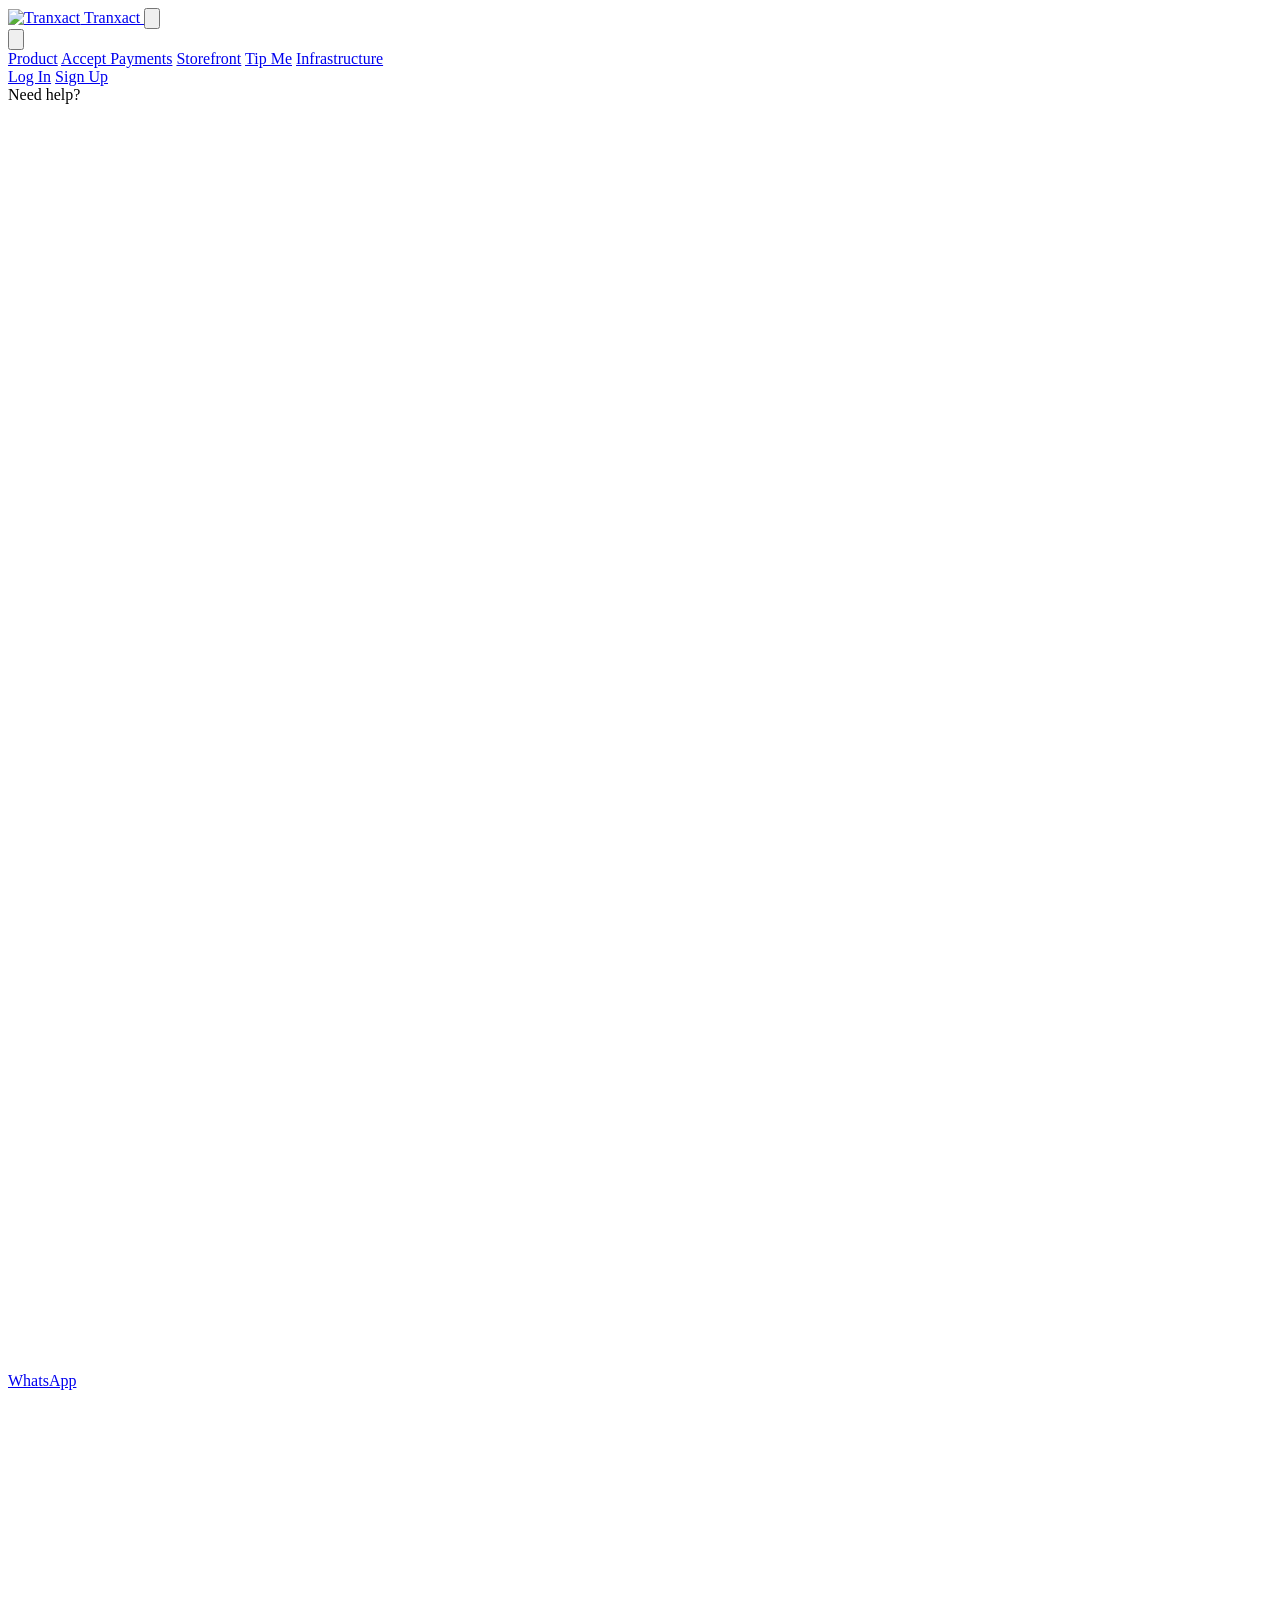
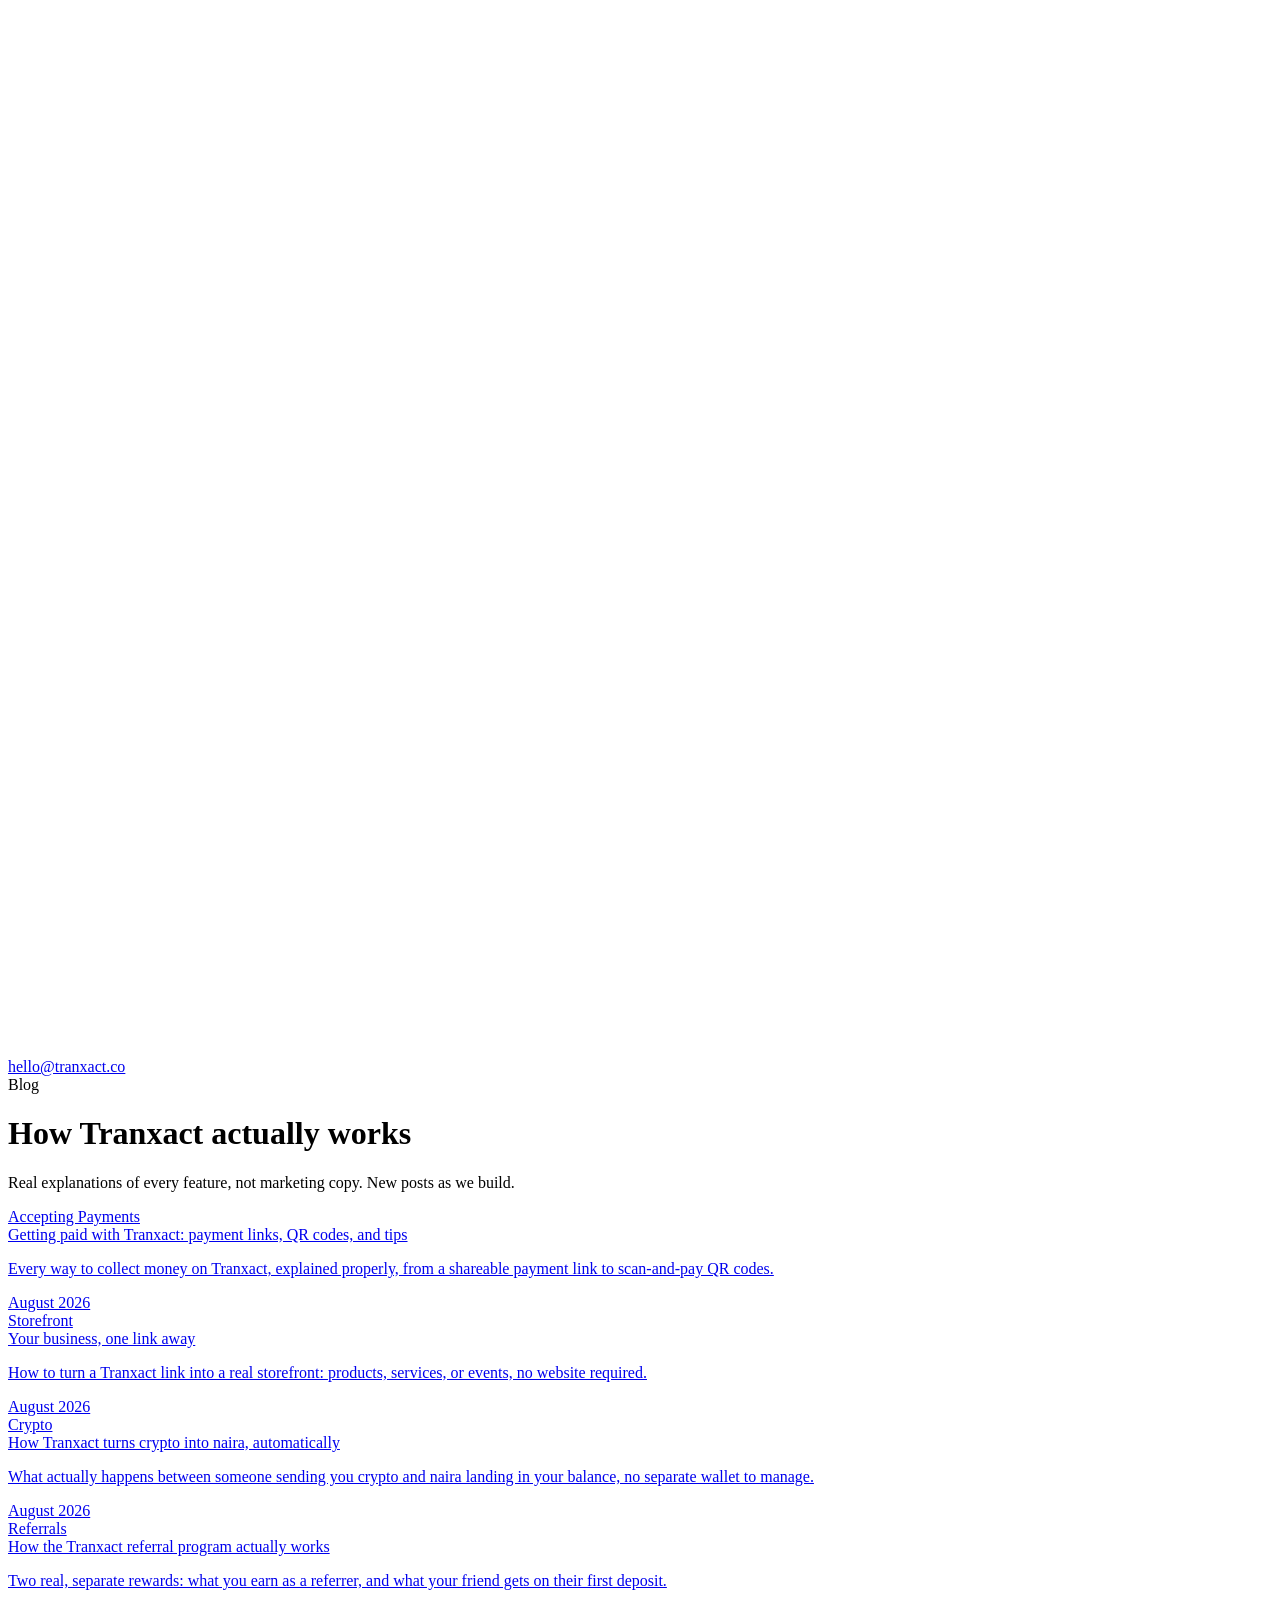
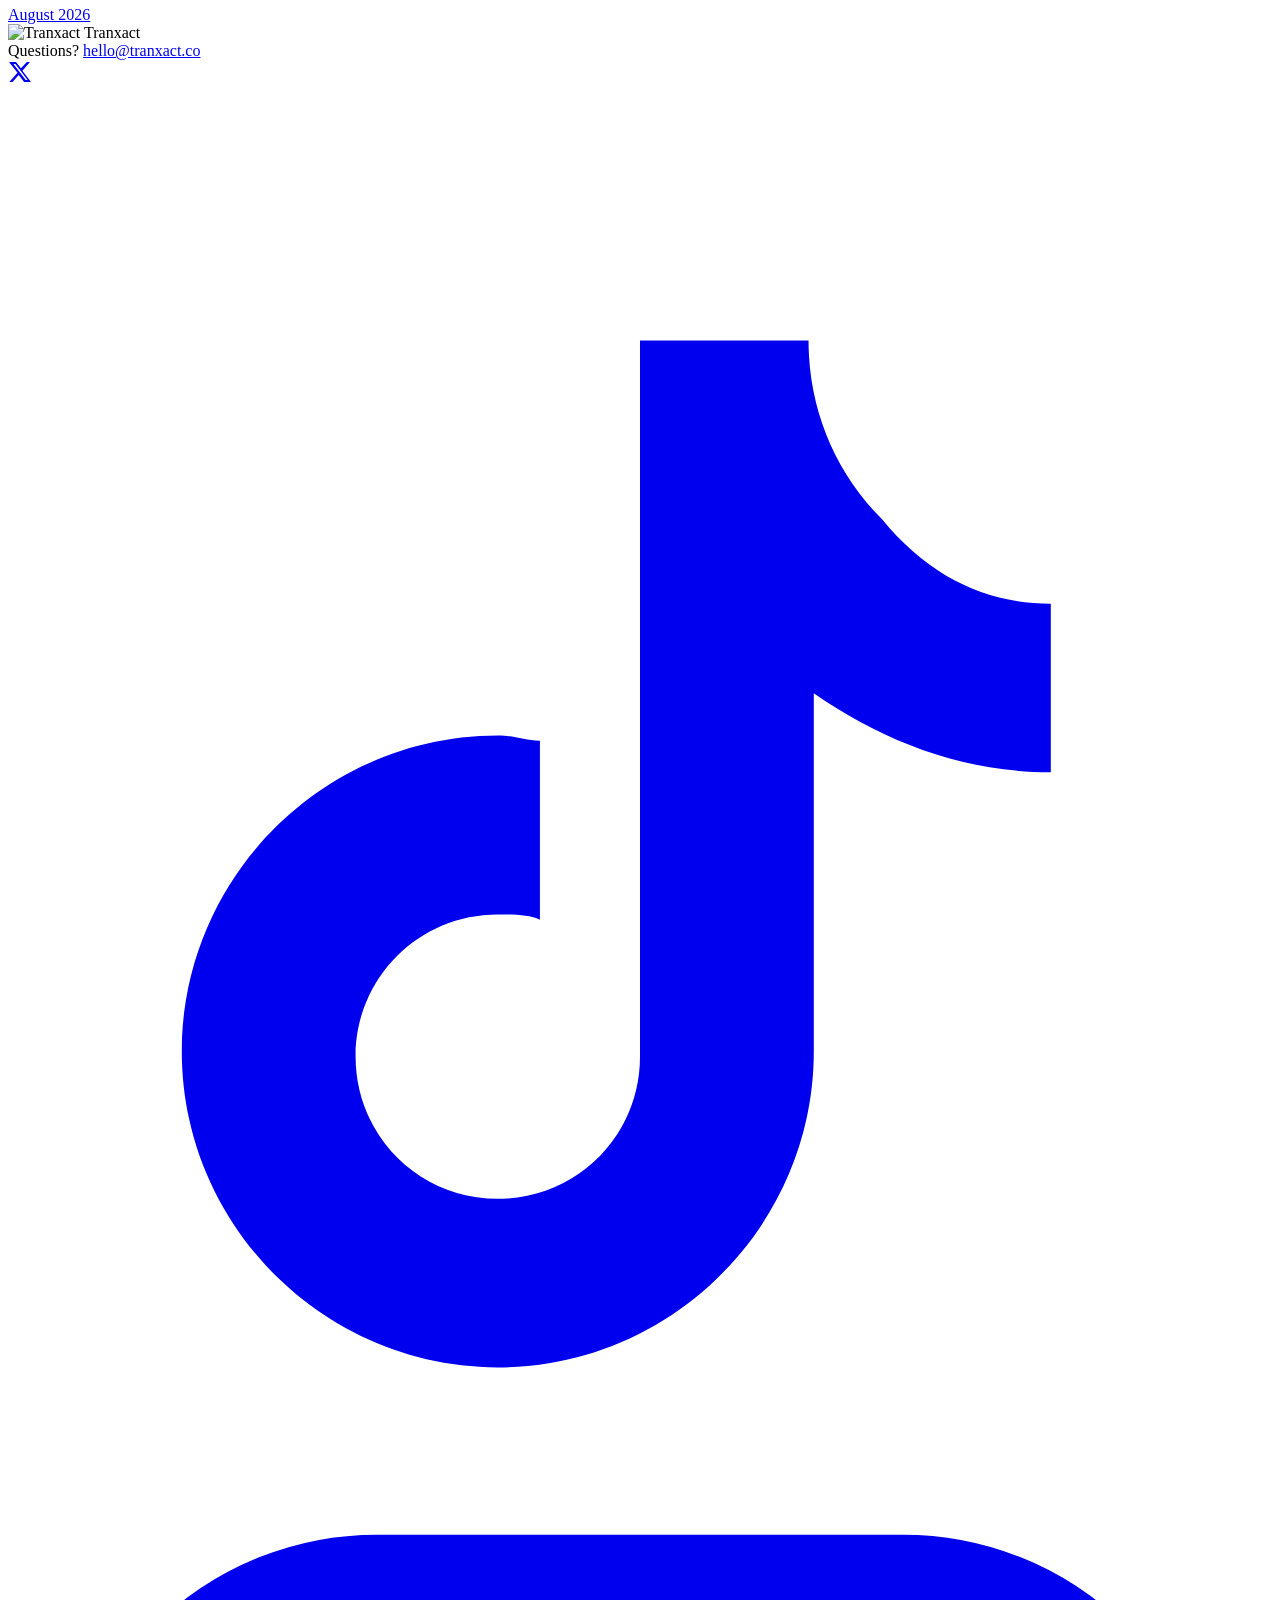
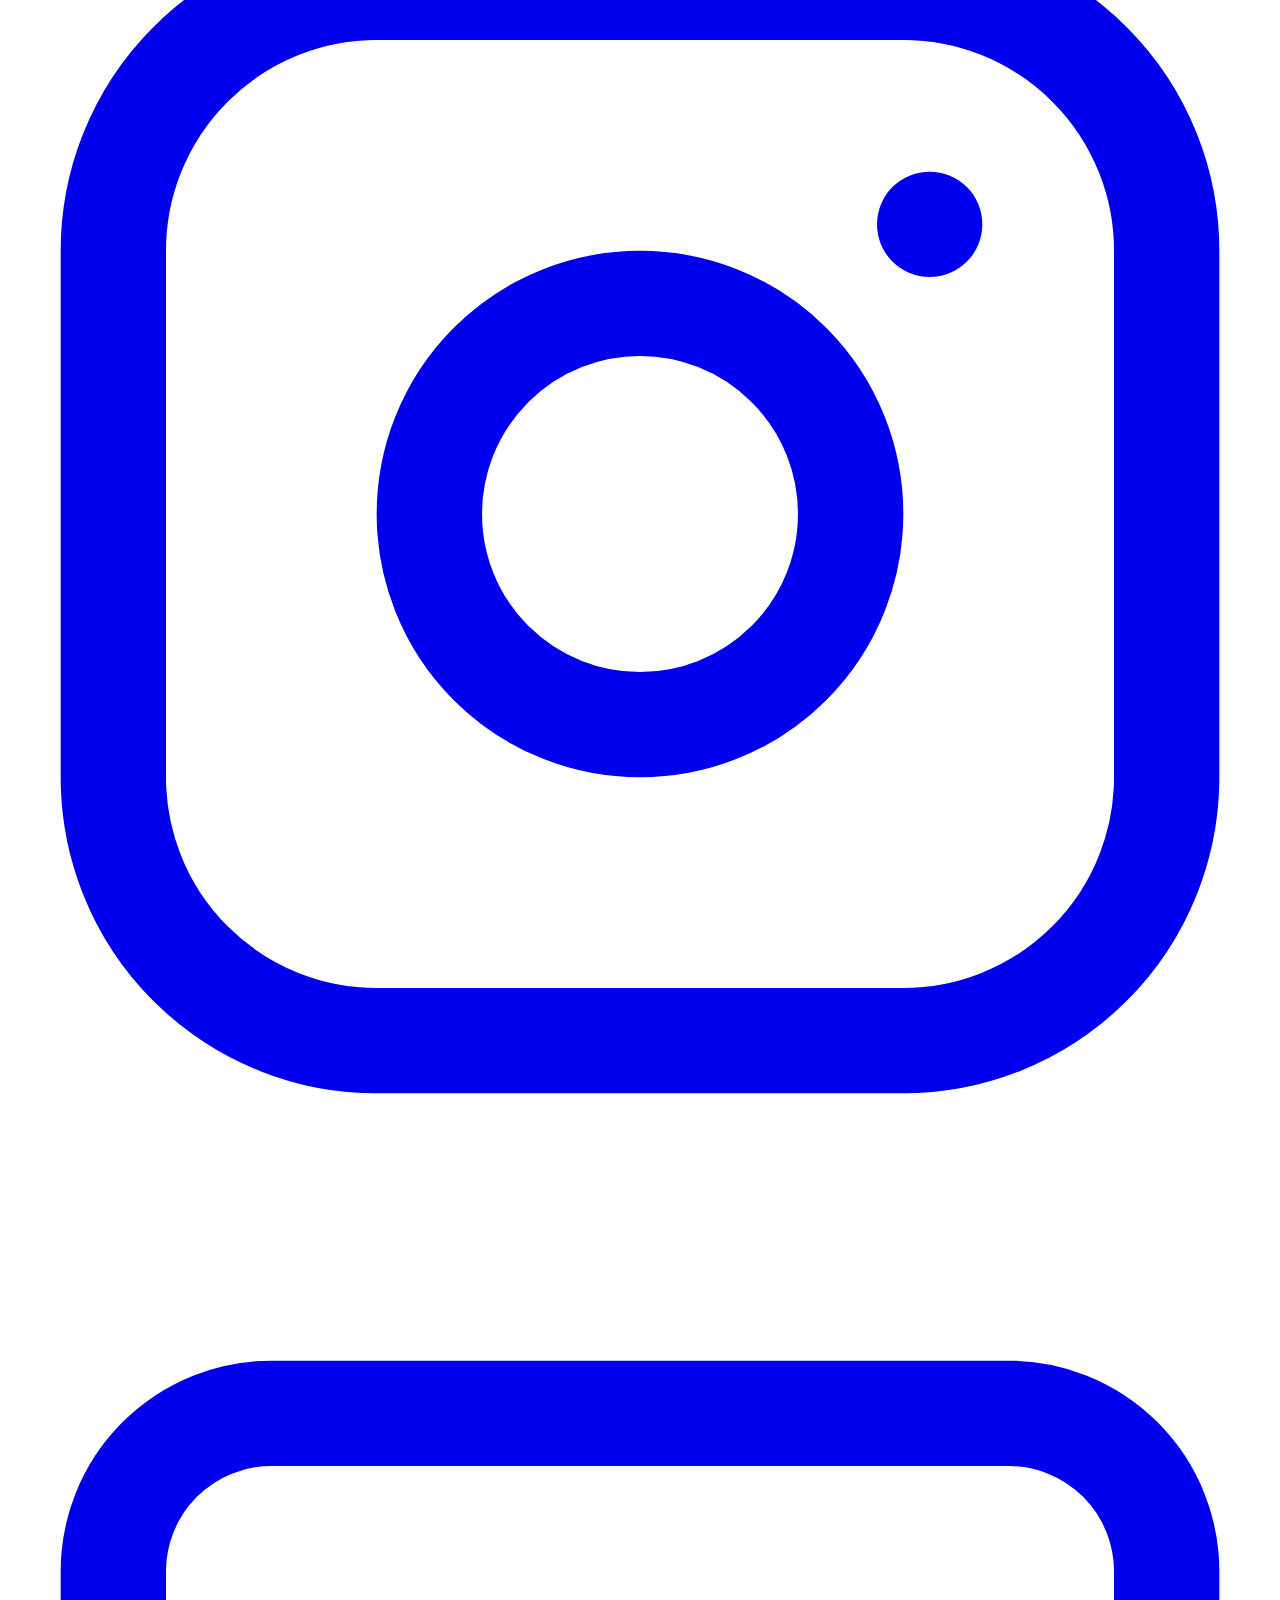
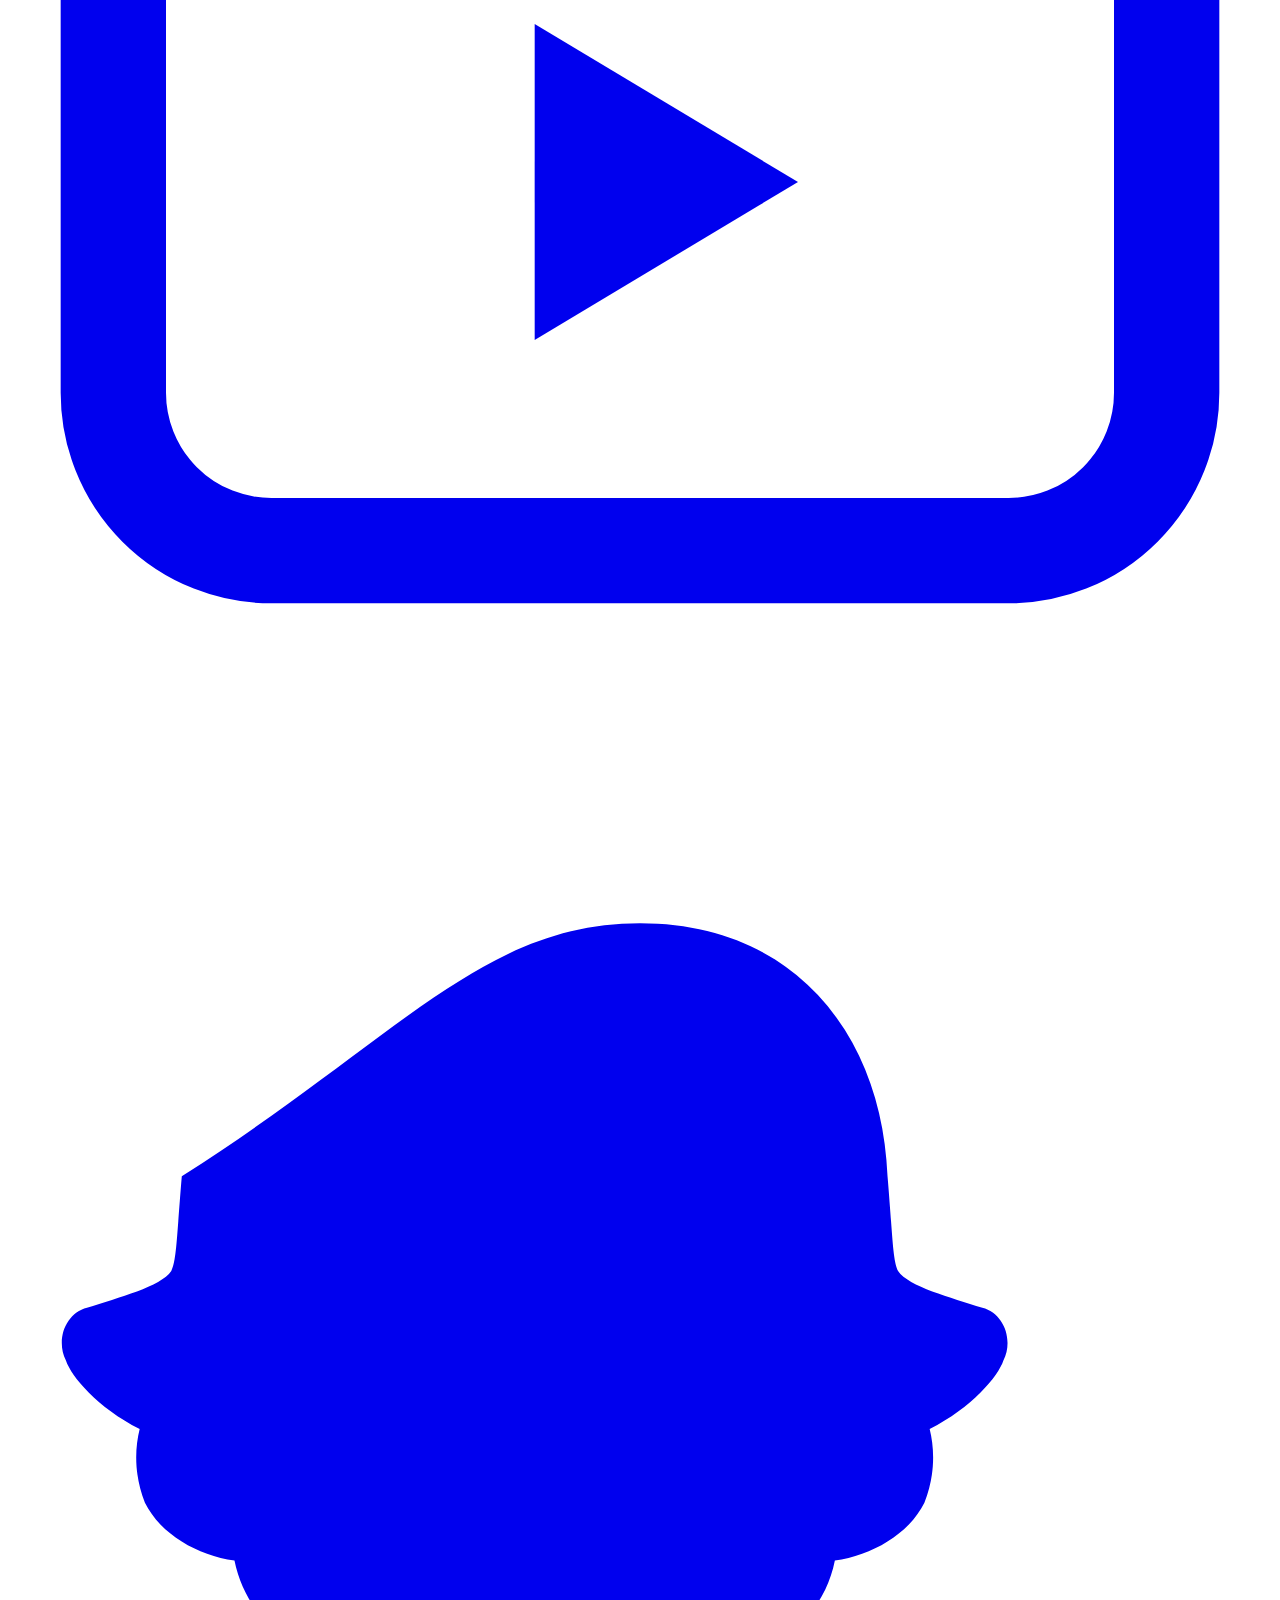
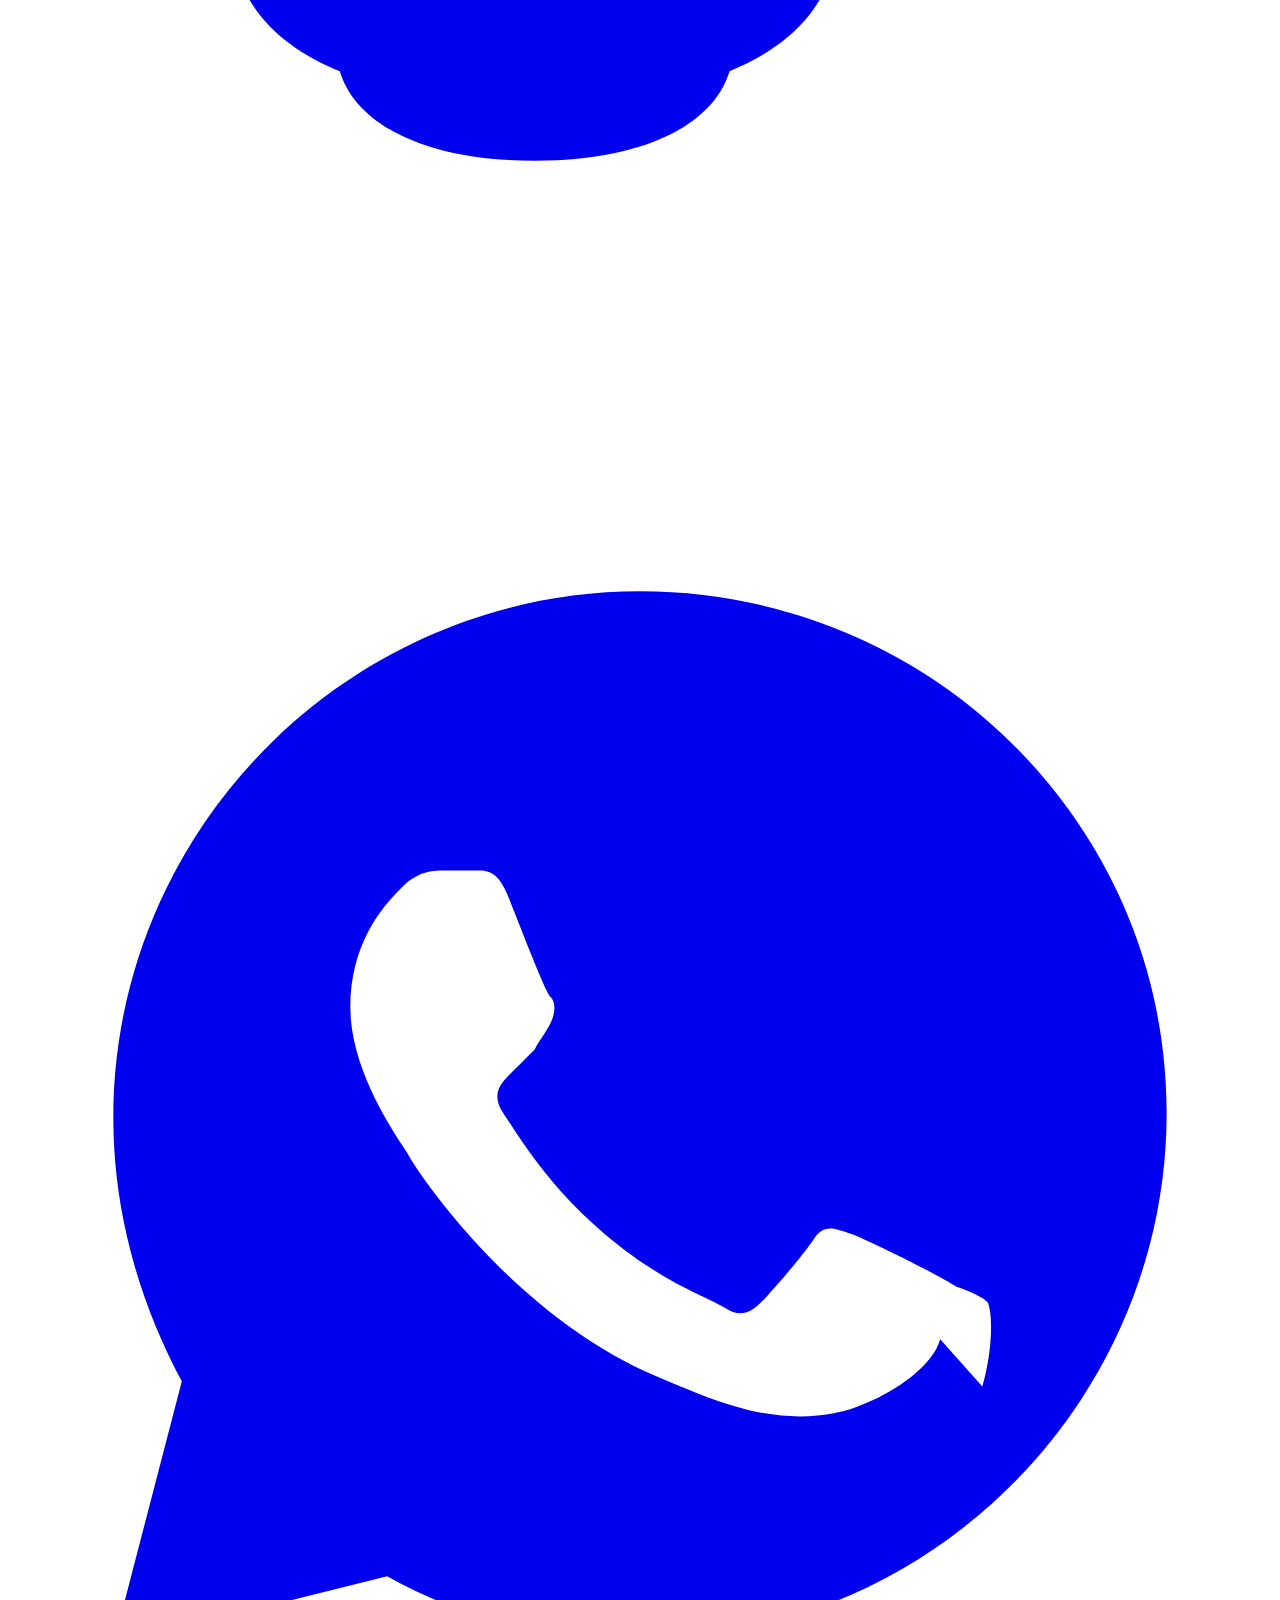
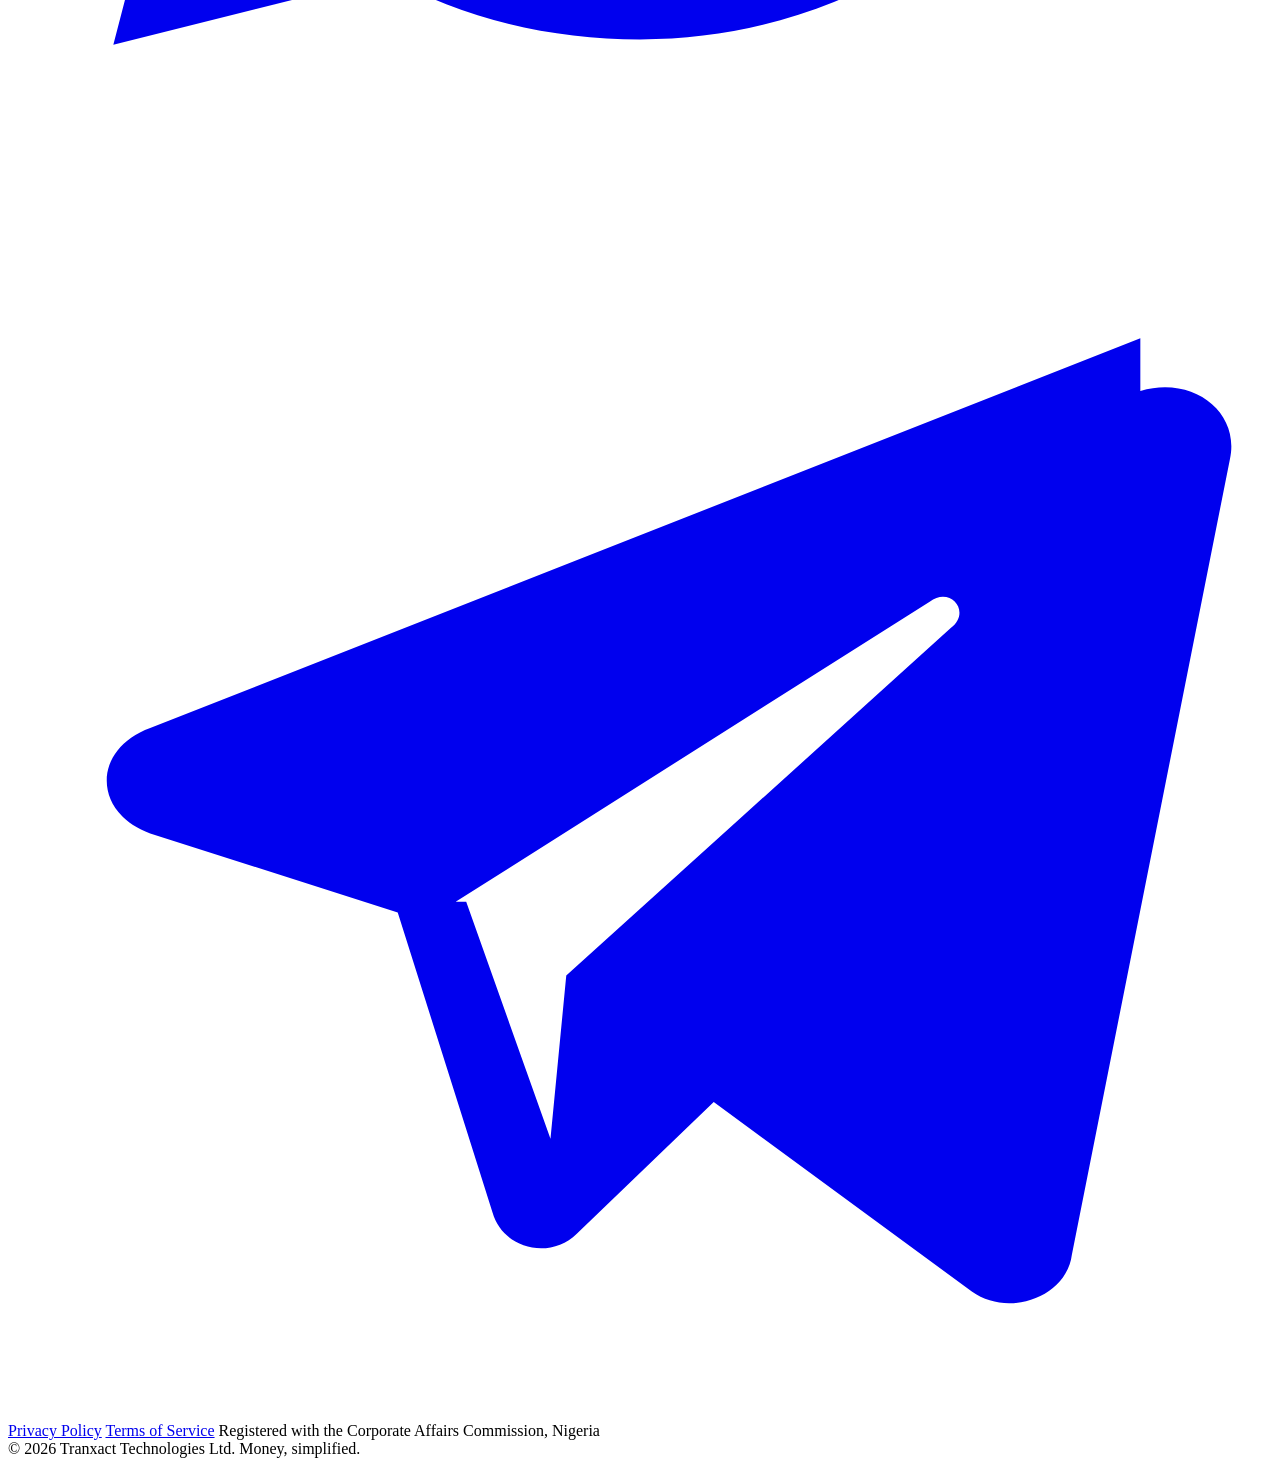
==== blog/index.html @ 54720e4a "Create index.html" ====
<!DOCTYPE html>
<html lang="en">
<head>
<meta charset="UTF-8">
<meta name="viewport" content="width=device-width, initial-scale=1.0">
<title>Blog: Tranxact</title>
<meta name="description" content="How Tranxact actually works: payment links, storefronts, crypto, and everything else, explained properly.">
<link rel="icon" href="../logo.png">
<link rel="stylesheet" href="blog.css">
</head>
<body>
<div class="glow glow-1"></div>
<div class="glow glow-2"></div>

<div class="nav-outer">
  <nav class="nav">
    <a href="https://tranxact.co" class="nav-brand">
      <img src="../logo.png" alt="Tranxact" style="width:22px;height:auto;">
      Tranxact
    </a>
    <button class="hamburger-btn" onclick="toggleNavMenu(true)" aria-label="Open menu">
      <svg viewBox="0 0 24 24" fill="none" stroke-width="2" stroke-linecap="round"><path d="M4 7h16M4 12h16M4 17h16"/></svg>
    </button>
  </nav>
</div>

<div class="nav-menu-overlay" id="navMenuOverlay" onclick="if(event.target===this) toggleNavMenu(false)">
  <div class="nav-menu-panel">
    <button class="nav-menu-close" onclick="toggleNavMenu(false)" aria-label="Close menu">
      <svg viewBox="0 0 24 24" fill="none" stroke-width="2" stroke-linecap="round"><path d="M18 6L6 18M6 6l12 12"/></svg>
    </button>
    <div class="nav-menu-links">
      <a href="https://tranxact.co/#crypto-convert" onclick="toggleNavMenu(false)">Product</a>
      <a href="https://tranxact.co/#pay-anywhere" onclick="toggleNavMenu(false)">Accept Payments</a>
      <a href="https://tranxact.co/#storefront" onclick="toggleNavMenu(false)">Storefront</a>
      <a href="https://app.tranxact.co" onclick="toggleNavMenu(false)">Tip Me</a>
      <a href="https://tranxact.co/#infrastructure" onclick="toggleNavMenu(false)">Infrastructure</a>
    </div>
    <div class="nav-menu-auth">
      <a href="https://app.tranxact.co" class="login">Log In</a>
      <a href="https://app.tranxact.co?signup=1" class="signup">Sign Up</a>
    </div>
    <div class="nav-menu-contact">
      <div class="nav-menu-contact-label">Need help?</div>
      <div class="nav-menu-contact-links">
        <a href="https://wa.me/2347058866702" target="_blank" rel="noopener">
          <svg viewBox="0 0 24 24" fill="none" stroke-width="2" stroke-linecap="round" stroke-linejoin="round"><path d="M21 11.5a8.38 8.38 0 0 1-.9 3.8 8.5 8.5 0 0 1-7.6 4.7 8.38 8.38 0 0 1-3.8-.9L3 21l1.9-5.7a8.38 8.38 0 0 1-.9-3.8 8.5 8.5 0 0 1 4.7-7.6 8.38 8.38 0 0 1 3.8-.9h.5a8.48 8.48 0 0 1 8 8v.5z"/></svg>
          WhatsApp
        </a>
        <a href="mailto:hello@tranxact.co">
          <svg viewBox="0 0 24 24" fill="none" stroke-width="2" stroke-linecap="round" stroke-linejoin="round"><rect x="2" y="4" width="20" height="16" rx="2"/><path d="m22 7-10 6L2 7"/></svg>
          hello@tranxact.co
        </a>
      </div>
    </div>
  </div>
</div>

<div class="blog-wrap">
  <div class="blog-header">
    <span class="blog-eyebrow">Blog</span>
    <h1 class="blog-title">How Tranxact actually works</h1>
    <p class="blog-sub">Real explanations of every feature, not marketing copy. New posts as we build.</p>
  </div>
  <div class="post-grid">
      <a href="getting-paid-with-tranxact.html" class="post-card">
        <div class="post-card-tag">Accepting Payments</div>
        <div class="post-card-title">Getting paid with Tranxact: payment links, QR codes, and tips</div>
        <p class="post-card-excerpt">Every way to collect money on Tranxact, explained properly, from a shareable payment link to scan-and-pay QR codes.</p>
        <div class="post-card-date">August 2026</div>
      </a>
      <a href="your-business-one-link-away.html" class="post-card">
        <div class="post-card-tag">Storefront</div>
        <div class="post-card-title">Your business, one link away</div>
        <p class="post-card-excerpt">How to turn a Tranxact link into a real storefront: products, services, or events, no website required.</p>
        <div class="post-card-date">August 2026</div>
      </a>
      <a href="crypto-to-naira.html" class="post-card">
        <div class="post-card-tag">Crypto</div>
        <div class="post-card-title">How Tranxact turns crypto into naira, automatically</div>
        <p class="post-card-excerpt">What actually happens between someone sending you crypto and naira landing in your balance, no separate wallet to manage.</p>
        <div class="post-card-date">August 2026</div>
      </a>
      <a href="referral-program.html" class="post-card">
        <div class="post-card-tag">Referrals</div>
        <div class="post-card-title">How the Tranxact referral program actually works</div>
        <p class="post-card-excerpt">Two real, separate rewards: what you earn as a referrer, and what your friend gets on their first deposit.</p>
        <div class="post-card-date">August 2026</div>
      </a>
  </div>
</div>

<footer>
  <div class="wrap">
    <div class="footer-inner">
      <div>
        <div class="footer-brand">
          <img src="../logo.png" alt="Tranxact" style="width:18px;height:auto;">
          Tranxact
        </div>
        <div class="footer-contact">Questions? <a href="mailto:hello@tranxact.co">hello@tranxact.co</a></div>
      </div>
      <div class="footer-socials">
        <a href="https://x.com/tranxactng" target="_blank" rel="noopener" aria-label="X"><svg viewBox="0 24 24" fill="currentColor" stroke="none"><path d="M18.9 2H22l-7.6 8.7L23 22h-6.9l-5.4-6.9L4.5 22H1.3l8.2-9.3L1 2h7l4.9 6.3L18.9 2zm-1.2 18h1.9L7.4 4H5.4l12.3 16z"/></svg></a>
        <a href="https://tiktok.com/@tranxact" target="_blank" rel="noopener" aria-label="TikTok"><svg viewBox="0 0 24 24" fill="currentColor" stroke="none"><path d="M16.6 5.8c-.9-.9-1.4-2.1-1.4-3.4h-3.2v13.6c0 1.5-1.2 2.7-2.7 2.7s-2.7-1.2-2.7-2.7 1.2-2.7 2.7-2.7c.3 0 .6 0 .8.1V10c-.3 0-.5-.1-.8-.1-3.3 0-6 2.7-6 6s2.7 6 6 6 6-2.7 6-6V9.1c1.3.9 2.8 1.5 4.5 1.5V7.4c-1.2 0-2.3-.5-3.2-1.6z"/></svg></a>
        <a href="https://instagram.com/tranxact" target="_blank" rel="noopener" aria-label="Instagram"><svg viewBox="0 0 24 24" fill="none" stroke="currentColor" stroke-width="2" stroke-linecap="round" stroke-linejoin="round"><rect x="2" y="2" width="20" height="20" rx="5"/><circle cx="12" cy="12" r="4"/><circle cx="17.5" cy="6.5" r="1" fill="currentColor" stroke="none"/></svg></a>
        <a href="https://youtube.com/@tranxact" target="_blank" rel="noopener" aria-label="YouTube"><svg viewBox="0 0 24 24" fill="none" stroke="currentColor" stroke-width="2" stroke-linecap="round" stroke-linejoin="round"><rect x="2" y="5" width="20" height="14" rx="3"/><polygon points="10 9 15 12 10 15 10 9" fill="currentColor" stroke="none"/></svg></a>
        <a href="https://snapchat.com/add/tranxact" target="_blank" rel="noopener" aria-label="Snapchat"><svg viewBox="0 0 24 24" fill="currentColor" stroke="none"><path d="M12 2c3 0 4.6 2.2 4.7 4.8.1 1.2.1 1.6.2 1.8.2.3 1 .5 1.6.7.4.1.6.6.4 1-.1.3-.6.9-1.4 1.3.1.4.1.9-.1 1.4-.3.6-1 1-1.7 1.1-.2 1-1 1.7-2 2.1-.3 1-1.6 1.7-3.7 1.7s-3.4-.7-3.7-1.7c-1-.4-1.8-1.1-2-2.1-.7-.1-1.4-.5-1.7-1.1-.2-.5-.2-1-.1-1.4-.8-.4-1.3-1-1.4-1.3-.2-.4 0-.9.4-1 .6-.2 1.4-.4 1.6-.7.1-.2.1-.6.2-1.8C7.4 4.2 9 2 12 2z"/></svg></a>
        <a href="https://wa.me/2347058866702" target="_blank" rel="noopener" aria-label="WhatsApp"><svg viewBox="0 0 24 24" fill="currentColor" stroke="none"><path d="M12 2C6.5 2 2 6.5 2 12c0 1.8.5 3.5 1.3 5L2 22l5.2-1.3c1.4.8 3.1 1.2 4.8 1.2 5.5 0 10-4.5 10-10S17.5 2 12 2zm5.7 14.2c-.2.7-1.4 1.3-2 1.4-.5.1-1.1.1-1.8-.1-.4-.1-.9-.3-1.6-.6-2.8-1.2-4.6-4-4.7-4.2-.1-.2-1.1-1.5-1.1-2.8s.7-2 1-2.3c.3-.3.6-.3.8-.3h.6c.2 0 .4 0 .6.5.2.5.7 1.8.8 1.9.1.1.1.3 0 .5-.1.2-.2.3-.3.5-.2.2-.3.3-.5.5-.2.2-.3.4-.1.7.2.3.8 1.3 1.7 2.1 1.2 1.1 2.2 1.4 2.5 1.6.3.2.5.1.7-.1.2-.2.8-.9 1-1.2.2-.3.4-.2.7-.1.3.1 1.7.8 2 1 .3.1.5.2.6.3.1.2.1.9-.1 1.6z"/></svg></a>
        <a href="https://t.me/Tranxacters" target="_blank" rel="noopener" aria-label="Telegram"><svg viewBox="0 0 24 24" fill="currentColor" stroke="none"><path d="M21.5 3.5 2.7 10.9c-1.1.4-1.1 1.6 0 2l4.7 1.5 1.8 5.7c.2.7 1.1.9 1.6.4l2.6-2.5 4.9 3.6c.7.5 1.8.1 1.9-.7l3-15.1c.2-.9-.7-1.6-1.7-1.3zM8.5 14.2l9-5.7c.4-.3.8.2.4.5l-7.3 6.6-.3 3.1-1.6-4.5z"/></svg></a>
      </div>
    </div>
    <div class="footer-legal">
      <a href="../privacy.html">Privacy Policy</a>
      <span class="dot"></span>
      <a href="../terms.html">Terms of Service</a>
      <span class="dot"></span>
      <span>Registered with the Corporate Affairs Commission, Nigeria</span>
    </div>
    <div class="footer-copy">© 2026 Tranxact Technologies Ltd. Money, simplified.</div>
  </div>
</footer>

<script>
  function toggleNavMenu(open) {
    var overlay = document.getElementById('navMenuOverlay');
    if (open) {
      overlay.classList.add('open');
      document.body.style.overflow = 'hidden';
    } else {
      overlay.classList.remove('open');
      document.body.style.overflow = '';
    }
  }
</script>
<script>
  (function () {
    var targets = document.querySelectorAll('.reveal, .reveal-stagger');
    if (!('IntersectionObserver' in window) || targets.length === 0) {
      targets.forEach(function (el) { el.classList.add('in-view'); });
      return;
    }
    var io = new IntersectionObserver(function (entries) {
      entries.forEach(function (entry) {
        if (entry.isIntersecting) {
          entry.target.classList.add('in-view');
          io.unobserve(entry.target);
        }
      });
    }, { threshold: 0.15, rootMargin: '0px 0px -60px 0px' });
    targets.forEach(function (el) { io.observe(el); });
  })();
</script>
</body>
</html>
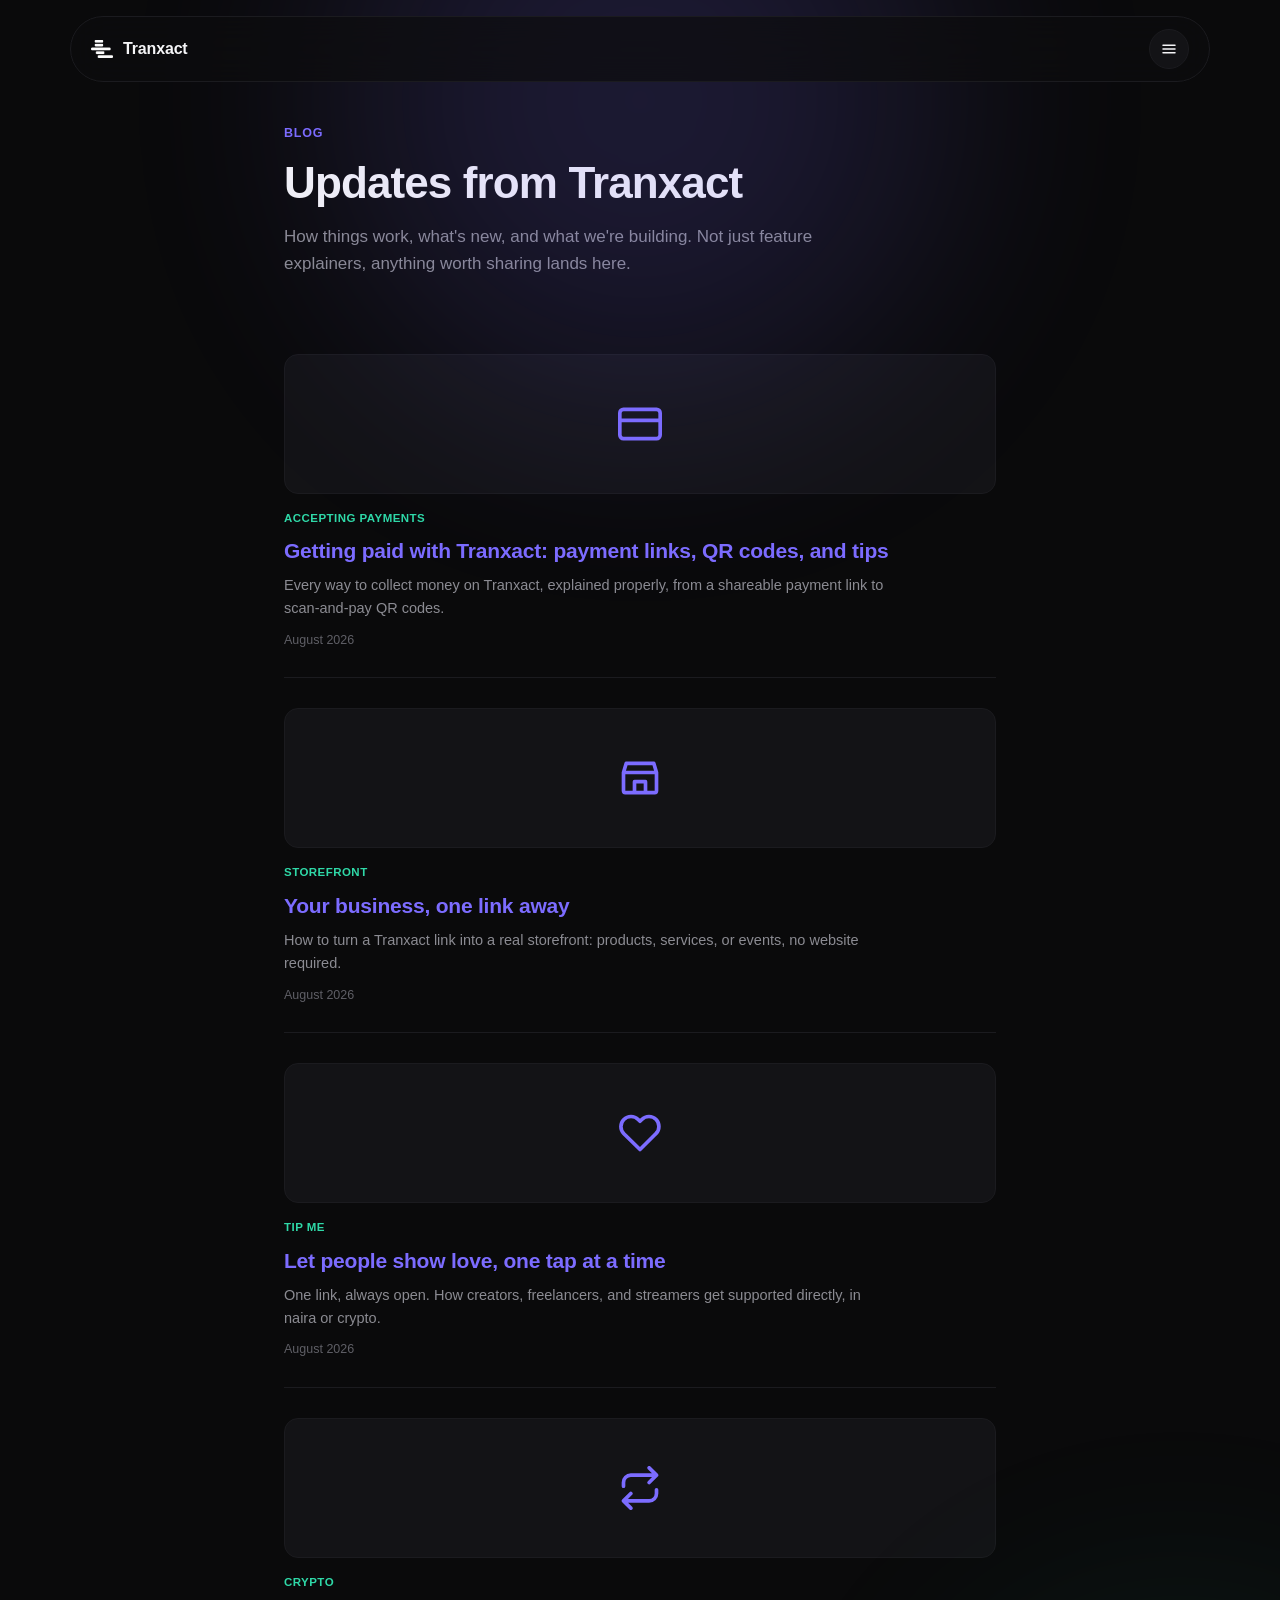
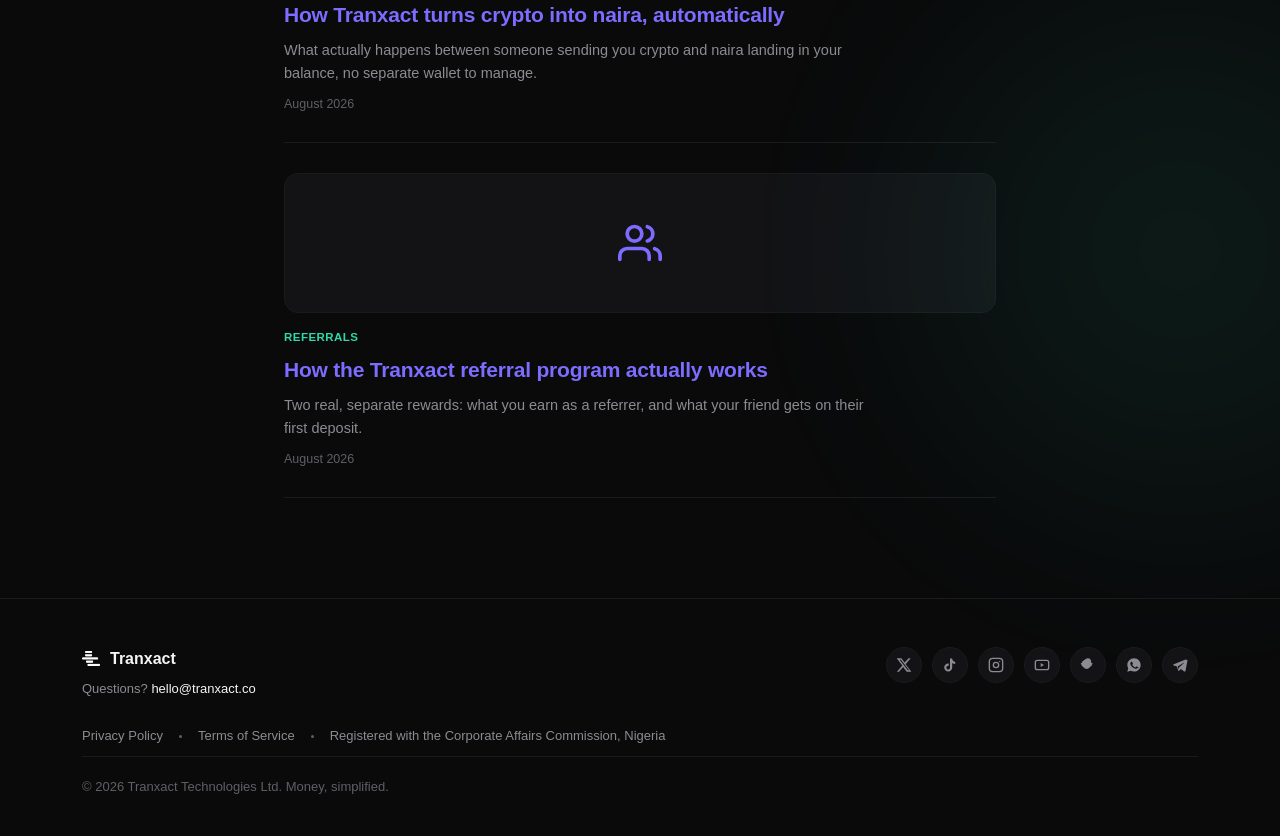
==== commit 13c656b7: "Add files via upload" ====
--- a/blog/index.html
+++ b/blog/index.html
@@ -4,8 +4,8 @@
 <meta charset="UTF-8">
 <meta name="viewport" content="width=device-width, initial-scale=1.0">
 <title>Blog: Tranxact</title>
-<meta name="description" content="How Tranxact actually works: payment links, storefronts, crypto, and everything else, explained properly.">
-<link rel="icon" href="../logo.png">
+<meta name="description" content="Updates, explainers, and everything happening at Tranxact.">
+<link rel="icon" href="[data-uri]">
 <link rel="stylesheet" href="blog.css">
 </head>
 <body>
@@ -15,7 +15,7 @@
 <div class="nav-outer">
   <nav class="nav">
     <a href="https://tranxact.co" class="nav-brand">
-      <img src="../logo.png" alt="Tranxact" style="width:22px;height:auto;">
+      <img src="[data-uri]" alt="Tranxact" style="width:22px;height:auto;">
       Tranxact
     </a>
     <button class="hamburger-btn" onclick="toggleNavMenu(true)" aria-label="Open menu">
@@ -59,29 +59,40 @@
 <div class="blog-wrap">
   <div class="blog-header">
     <span class="blog-eyebrow">Blog</span>
-    <h1 class="blog-title">How Tranxact actually works</h1>
-    <p class="blog-sub">Real explanations of every feature, not marketing copy. New posts as we build.</p>
+    <h1 class="blog-title">Updates from Tranxact</h1>
+    <p class="blog-sub">How things work, what's new, and what we're building. Not just feature explainers, anything worth sharing lands here.</p>
   </div>
   <div class="post-grid">
       <a href="getting-paid-with-tranxact.html" class="post-card">
+        <div class="post-card-img"><svg viewBox="0 0 24 24" fill="none" stroke="currentColor" stroke-width="2" stroke-linecap="round" stroke-linejoin="round"><rect x="1" y="4" width="22" height="16" rx="2"/><path d="M1 10h22"/></svg></div>
         <div class="post-card-tag">Accepting Payments</div>
         <div class="post-card-title">Getting paid with Tranxact: payment links, QR codes, and tips</div>
         <p class="post-card-excerpt">Every way to collect money on Tranxact, explained properly, from a shareable payment link to scan-and-pay QR codes.</p>
         <div class="post-card-date">August 2026</div>
       </a>
       <a href="your-business-one-link-away.html" class="post-card">
+        <div class="post-card-img"><svg viewBox="0 0 24 24" fill="none" stroke="currentColor" stroke-width="2" stroke-linecap="round" stroke-linejoin="round"><path d="M3 9l1.5-5h15L21 9M3 9v10a1 1 0 0 0 1 1h16a1 1 0 0 0 1-1V9M3 9h18M9 20v-6h6v6"/></svg></div>
         <div class="post-card-tag">Storefront</div>
         <div class="post-card-title">Your business, one link away</div>
         <p class="post-card-excerpt">How to turn a Tranxact link into a real storefront: products, services, or events, no website required.</p>
         <div class="post-card-date">August 2026</div>
       </a>
+      <a href="tip-me.html" class="post-card">
+        <div class="post-card-img"><svg viewBox="0 0 24 24" fill="none" stroke="currentColor" stroke-width="2" stroke-linecap="round" stroke-linejoin="round"><path d="M20.8 4.6a5.5 5.5 0 0 0-7.8 0L12 5.6l-1-1a5.5 5.5 0 0 0-7.8 7.8l1 1L12 21l7.8-7.8 1-1a5.5 5.5 0 0 0 0-7.6z"/></svg></div>
+        <div class="post-card-tag">Tip Me</div>
+        <div class="post-card-title">Let people show love, one tap at a time</div>
+        <p class="post-card-excerpt">One link, always open. How creators, freelancers, and streamers get supported directly, in naira or crypto.</p>
+        <div class="post-card-date">August 2026</div>
+      </a>
       <a href="crypto-to-naira.html" class="post-card">
+        <div class="post-card-img"><svg viewBox="0 0 24 24" fill="none" stroke="currentColor" stroke-width="2" stroke-linecap="round" stroke-linejoin="round"><path d="M17 1l4 4-4 4M3 11V9a4 4 0 0 1 4-4h14M7 23l-4-4 4-4M21 13v2a4 4 0 0 1-4 4H3"/></svg></div>
         <div class="post-card-tag">Crypto</div>
         <div class="post-card-title">How Tranxact turns crypto into naira, automatically</div>
         <p class="post-card-excerpt">What actually happens between someone sending you crypto and naira landing in your balance, no separate wallet to manage.</p>
         <div class="post-card-date">August 2026</div>
       </a>
       <a href="referral-program.html" class="post-card">
+        <div class="post-card-img"><svg viewBox="0 0 24 24" fill="none" stroke="currentColor" stroke-width="2" stroke-linecap="round" stroke-linejoin="round"><path d="M17 21v-2a4 4 0 0 0-4-4H5a4 4 0 0 0-4 4v2"/><circle cx="9" cy="7" r="4"/><path d="M23 21v-2a4 4 0 0 0-3-3.87M16 3.13a4 4 0 0 1 0 7.75"/></svg></div>
         <div class="post-card-tag">Referrals</div>
         <div class="post-card-title">How the Tranxact referral program actually works</div>
         <p class="post-card-excerpt">Two real, separate rewards: what you earn as a referrer, and what your friend gets on their first deposit.</p>
@@ -95,13 +106,13 @@
     <div class="footer-inner">
       <div>
         <div class="footer-brand">
-          <img src="../logo.png" alt="Tranxact" style="width:18px;height:auto;">
+          <img src="[data-uri]" alt="Tranxact" style="width:18px;height:auto;">
           Tranxact
         </div>
         <div class="footer-contact">Questions? <a href="mailto:hello@tranxact.co">hello@tranxact.co</a></div>
       </div>
       <div class="footer-socials">
-        <a href="https://x.com/tranxactng" target="_blank" rel="noopener" aria-label="X"><svg viewBox="0 24 24" fill="currentColor" stroke="none"><path d="M18.9 2H22l-7.6 8.7L23 22h-6.9l-5.4-6.9L4.5 22H1.3l8.2-9.3L1 2h7l4.9 6.3L18.9 2zm-1.2 18h1.9L7.4 4H5.4l12.3 16z"/></svg></a>
+        <a href="https://x.com/tranxactng" target="_blank" rel="noopener" aria-label="X"><svg viewBox="0 0 24 24" fill="currentColor" stroke="none"><path d="M18.9 2H22l-7.6 8.7L23 22h-6.9l-5.4-6.9L4.5 22H1.3l8.2-9.3L1 2h7l4.9 6.3L18.9 2zm-1.2 18h1.9L7.4 4H5.4l12.3 16z"/></svg></a>
         <a href="https://tiktok.com/@tranxact" target="_blank" rel="noopener" aria-label="TikTok"><svg viewBox="0 0 24 24" fill="currentColor" stroke="none"><path d="M16.6 5.8c-.9-.9-1.4-2.1-1.4-3.4h-3.2v13.6c0 1.5-1.2 2.7-2.7 2.7s-2.7-1.2-2.7-2.7 1.2-2.7 2.7-2.7c.3 0 .6 0 .8.1V10c-.3 0-.5-.1-.8-.1-3.3 0-6 2.7-6 6s2.7 6 6 6 6-2.7 6-6V9.1c1.3.9 2.8 1.5 4.5 1.5V7.4c-1.2 0-2.3-.5-3.2-1.6z"/></svg></a>
         <a href="https://instagram.com/tranxact" target="_blank" rel="noopener" aria-label="Instagram"><svg viewBox="0 0 24 24" fill="none" stroke="currentColor" stroke-width="2" stroke-linecap="round" stroke-linejoin="round"><rect x="2" y="2" width="20" height="20" rx="5"/><circle cx="12" cy="12" r="4"/><circle cx="17.5" cy="6.5" r="1" fill="currentColor" stroke="none"/></svg></a>
         <a href="https://youtube.com/@tranxact" target="_blank" rel="noopener" aria-label="YouTube"><svg viewBox="0 0 24 24" fill="none" stroke="currentColor" stroke-width="2" stroke-linecap="round" stroke-linejoin="round"><rect x="2" y="5" width="20" height="14" rx="3"/><polygon points="10 9 15 12 10 15 10 9" fill="currentColor" stroke="none"/></svg></a>
--- a/blog/blog.css
+++ b/blog/blog.css
@@ -0,0 +1,209 @@
+/* ============ Shared base — reused exactly from tranxact.co ============ */
+
+
+  :root{
+    color-scheme: dark;
+    --bg:#0A0A0B;
+    --bg-elev:#0D0D0F;
+    --surface:#131316;
+    --surface-2:#18181B;
+    --border:#232327;
+    --border-soft:#1B1B1F;
+    --text:#F5F5F7;
+    --muted:#8B8B92;
+    --muted-2:#5F5F66;
+    --accent:#7C6CFF;
+    --accent-soft:rgba(124,108,255,0.14);
+    --teal:#2FD9A8;
+    --teal-soft:rgba(47,217,168,0.12);
+    --radius:20px;
+    --radius-sm:12px;
+    --ease:cubic-bezier(.16,.8,.24,1);
+  }
+  *{margin:0;padding:0;box-sizing:border-box;}
+  html{scroll-behavior:smooth;overflow-x:hidden;background:#0A0A0B;color-scheme:dark;}
+  body{
+    background:var(--bg);color:var(--text);
+    font-family:'Inter',-apple-system,BlinkMacSystemFont,sans-serif;
+    -webkit-font-smoothing:antialiased;overflow-x:hidden;line-height:1.5;
+  }
+  .mono{font-family:'IBM Plex Mono',monospace;}
+  img,svg{display:block;}
+  a{color:inherit;text-decoration:none;}
+  button{font-family:inherit;cursor:pointer;border:none;}
+  @media (prefers-reduced-motion: reduce){
+    html{scroll-behavior:auto;}
+    *{animation-duration:0.01ms !important; animation-iteration-count:1 !important; transition-duration:0.01ms !important;}
+  }
+  :focus-visible{outline:2px solid var(--accent);outline-offset:3px;border-radius:4px;}
+  .wrap{max-width:1180px;margin:0 auto;padding-left:32px;padding-right:32px;}
+  .glow{position:fixed;border-radius:50%;filter:blur(120px);pointer-events:none;z-index:0;opacity:0.35;}
+  .glow-1{width:600px;height:600px;background:var(--accent);top:-200px;left:50%;transform:translateX(-50%);opacity:0.16;}
+  .glow-2{width:500px;height:500px;background:var(--teal);top:1600px;right:-150px;opacity:0.08;}
+  .glow-3{width:500px;height:500px;background:var(--accent);top:4200px;left:-150px;opacity:0.08;}
+
+  /* Navbar */
+  .nav-outer{position:fixed;top:0;left:0;right:0;z-index:100;display:flex;justify-content:center;padding-top:16px;}
+  .nav{width:calc(100% - 40px);max-width:1140px;display:flex;align-items:center;justify-content:space-between;
+    padding:12px 20px;border-radius:999px;background:rgba(13,13,15,0.72);backdrop-filter:blur(20px);
+    border:1px solid var(--border-soft);}
+  .nav-brand{display:flex;align-items:center;gap:10px;font-weight:700;font-size:16px;letter-spacing:-0.01em;}
+  .nav-links{display:flex;align-items:center;gap:28px;}
+  .nav-links a{font-size:14px;color:var(--muted);transition:color .2s var(--ease);}
+  .nav-links a:hover{color:var(--text);}
+  .nav-cta{background:#fff;color:#0A0A0B;font-weight:600;font-size:14px;padding:9px 18px;border-radius:999px;transition:transform .2s var(--ease);}
+  .nav-cta:hover{transform:translateY(-1px);}
+  .nav-toggle{display:none;}
+
+  /* Hamburger menu — replaces the floating nav-links/CTA on every screen
+     size, not just mobile. Also fixes a real pre-existing gap: nav-links
+     was already hidden below 900px with nothing replacing it, so mobile
+     visitors had no way to reach any section at all. */
+  .hamburger-btn{display:flex;align-items:center;justify-content:center;width:40px;height:40px;border-radius:50%;
+    background:var(--surface);border:1px solid var(--border-soft);cursor:pointer;transition:border-color .2s var(--ease);}
+  .hamburger-btn:hover{border-color:var(--accent);}
+  .hamburger-btn svg{width:18px;height:18px;stroke:var(--text);}
+  .nav-menu-overlay{position:fixed;inset:0;z-index:200;background:rgba(10,10,11,0.7);backdrop-filter:blur(4px);
+    opacity:0;pointer-events:none;transition:opacity .25s var(--ease);}
+  .nav-menu-overlay.open{opacity:1;pointer-events:auto;}
+  .nav-menu-panel{position:fixed;top:0;right:0;bottom:0;width:min(340px,88vw);background:var(--bg-elev);border-left:1px solid var(--border-soft);
+    padding:24px 22px;display:flex;flex-direction:column;transform:translateX(100%);transition:transform .3s var(--ease);overflow-y:auto;}
+  .nav-menu-overlay.open .nav-menu-panel{transform:translateX(0);}
+  .nav-menu-close{align-self:flex-end;width:36px;height:36px;border-radius:50%;background:var(--surface);
+    border:1px solid var(--border-soft);display:flex;align-items:center;justify-content:center;cursor:pointer;margin-bottom:20px;}
+  .nav-menu-close svg{width:16px;height:16px;stroke:var(--text);}
+  .nav-menu-links{display:flex;flex-direction:column;gap:4px;margin-bottom:24px;}
+  .nav-menu-links a{font-size:15px;color:var(--text);padding:11px 4px;border-bottom:1px solid var(--border-soft);transition:color .2s var(--ease);}
+  .nav-menu-links a:hover{color:var(--accent);}
+  .nav-menu-auth{display:flex;gap:10px;margin-bottom:28px;}
+  .nav-menu-auth a{flex:1;text-align:center;padding:11px;border-radius:999px;font-size:14px;font-weight:600;}
+  .nav-menu-auth .login{background:var(--surface);border:1px solid var(--border-soft);color:var(--text);}
+  .nav-menu-auth .signup{background:#fff;color:#0A0A0B;}
+  .nav-menu-contact{margin-top:auto;padding-top:20px;border-top:1px solid var(--border-soft);}
+  .nav-menu-contact-label{font-size:12px;color:var(--muted);margin-bottom:12px;}
+  .nav-menu-contact-links{display:flex;flex-direction:column;gap:10px;}
+  .nav-menu-contact-links a{display:flex;align-items:center;gap:10px;font-size:14px;color:var(--text);}
+  .nav-menu-contact-links a svg{width:17px;height:17px;flex-shrink:0;stroke:var(--muted);}
+  .nav-menu-contact-links a:hover svg{stroke:var(--accent);}
+
+
+  /* Section basics */
+  section{position:relative;z-index:1;padding:110px 0;}
+  .eyebrow{font-family:'IBM Plex Mono',monospace;font-size:12px;letter-spacing:0.08em;text-transform:uppercase;
+    color:var(--accent);margin-bottom:18px;display:inline-block;}
+  .eyebrow.teal{color:var(--teal);}
+  .section-title{font-size:clamp(28px,4vw,44px);font-weight:800;letter-spacing:-0.02em;line-height:1.1;margin-bottom:18px;}
+  .section-sub{font-size:17px;color:var(--muted);max-width:560px;line-height:1.6;}
+  .center{text-align:center;margin-left:auto;margin-right:auto;}
+
+  .btn-primary{background:#fff;color:#0A0A0B;font-weight:600;font-size:15px;padding:14px 26px;border-radius:999px;
+    display:inline-flex;align-items:center;gap:8px;transition:transform .2s var(--ease),box-shadow .2s var(--ease);}
+  .btn-primary:hover{transform:translateY(-2px);box-shadow:0 10px 30px rgba(255,255,255,0.12);}
+  .btn-secondary{background:transparent;color:var(--text);font-weight:600;font-size:15px;padding:14px 26px;border-radius:999px;
+    border:1px solid var(--border);display:inline-flex;align-items:center;gap:8px;transition:all .2s var(--ease);}
+  .btn-secondary:hover{border-color:#3a3a40;background:var(--surface);}
+  .btn-teal{background:var(--teal);color:#0A0A0B;font-weight:600;font-size:15px;padding:14px 26px;border-radius:999px;
+    display:inline-flex;align-items:center;gap:8px;transition:transform .2s var(--ease),box-shadow .2s var(--ease);}
+  .btn-teal:hover{transform:translateY(-2px);box-shadow:0 10px 30px rgba(47,217,168,0.18);}
+
+  .hero-cta{display:flex;flex-direction:column;gap:6px;}
+  .hero-cta-sub{font-size:12.5px;color:var(--muted);padding-left:4px;}
+
+  /* Hero */
+  footer{border-top:1px solid var(--border-soft);padding:48px 0 40px;position:relative;z-index:1;}
+  .footer-inner{display:flex;justify-content:space-between;align-items:flex-start;flex-wrap:wrap;gap:24px;margin-bottom:28px;}
+  .footer-brand{display:flex;align-items:center;gap:10px;font-weight:700;}
+  .footer-contact{font-size:13px;color:var(--muted);margin-top:8px;}
+  .footer-contact a{color:var(--text);transition:color .2s var(--ease);}
+  .footer-contact a:hover{color:var(--accent);}
+  .footer-socials{display:flex;gap:10px;flex-wrap:wrap;}
+  .footer-socials a{width:36px;height:36px;border-radius:50%;background:var(--surface);border:1px solid var(--border-soft);
+    display:flex;align-items:center;justify-content:center;color:var(--muted);transition:all .2s var(--ease);}
+  .footer-socials a:hover{color:var(--text);border-color:var(--accent);transform:translateY(-2px);}
+  .footer-socials a svg{width:16px;height:16px;}
+  .footer-legal{display:flex;align-items:center;gap:16px;flex-wrap:wrap;font-size:13px;color:var(--muted);margin-bottom:10px;}
+  .footer-legal a{color:var(--muted);transition:color .2s var(--ease);}
+  .footer-legal a:hover{color:var(--text);}
+  .footer-legal .dot{width:3px;height:3px;border-radius:50%;background:var(--muted-2);}
+  .footer-copy{font-size:13px;color:var(--muted-2);padding-top:20px;border-top:1px solid var(--border-soft);}
+/* ============ Blog-specific ============ */
+.blog-wrap{max-width:760px;margin:0 auto;padding:0 24px;}
+
+/* Real product mockups, reused exactly from tranxact.co, used as post images */
+.post-hero{display:flex;justify-content:center;margin-bottom:8px;}
+.pay-modal{width:100%;max-width:340px;background:var(--surface);border:1px solid var(--border);border-radius:20px;padding:22px;
+  box-shadow:0 30px 80px -30px rgba(124,108,255,0.15);}
+.pay-modal-head{font-size:12.5px;color:var(--muted);margin-bottom:14px;}
+.pay-tabs{display:flex;gap:8px;margin-bottom:18px;}
+.pay-tab{padding:7px 13px;border-radius:999px;font-size:12px;border:1px solid var(--border);color:var(--muted);}
+.pay-tab.active{background:var(--accent);border-color:var(--accent);color:#fff;}
+.pay-link-preview{background:var(--bg);border:1px solid var(--border-soft);border-radius:13px;padding:16px;display:flex;flex-direction:column;gap:9px;}
+.pay-link-preview .url{font-size:12.5px;color:var(--accent);word-break:break-all;}
+.pay-link-preview .amt{font-size:24px;font-weight:600;}
+.pay-link-preview .desc{font-size:12px;color:var(--muted-2);}
+.pay-copy-btn{margin-top:13px;background:var(--surface-2);border:1px solid var(--border);padding:10px;border-radius:10px;
+  text-align:center;font-size:12px;color:var(--muted);}
+.store-head{display:flex;align-items:center;gap:11px;margin-bottom:16px;padding-bottom:16px;border-bottom:1px solid var(--border-soft);}
+.store-avatar{width:38px;height:38px;border-radius:11px;background:var(--teal-soft);display:flex;align-items:center;justify-content:center;color:var(--teal);font-weight:800;font-size:15px;flex-shrink:0;}
+.store-name{font-weight:700;font-size:14.5px;}
+.store-url{font-size:11.5px;color:var(--muted);}
+.store-item{display:flex;justify-content:space-between;align-items:center;padding:11px 0;border-bottom:1px solid var(--border-soft);}
+.store-item-type{font-size:10.5px;color:var(--teal);font-weight:600;margin-bottom:2px;}
+.store-item-name{font-size:13px;font-weight:600;}
+.store-item-price{font-size:13px;font-weight:600;font-family:monospace;flex-shrink:0;}
+.store-pay-methods{margin-top:13px;background:var(--surface-2);border:1px solid var(--border);padding:10px;border-radius:10px;
+  text-align:center;font-size:11.5px;color:var(--muted);}
+.convert-card{width:100%;max-width:380px;background:var(--surface);border:1px solid var(--border);border-radius:20px;padding:20px 22px;}
+.convert-row{display:flex;justify-content:space-between;align-items:center;padding:10px 0;}
+.wallet-left{display:flex;align-items:center;gap:12px;}
+.coin-icon{width:36px;height:36px;border-radius:50%;display:flex;align-items:center;justify-content:center;font-size:12px;font-weight:600;color:#0A0A0B;}
+.coin-name{font-size:14.5px;font-weight:500;}
+.coin-sub{font-size:12px;color:var(--muted-2);}
+.wallet-right{text-align:right;}
+.wallet-amt{font-size:14.5px;}
+.convert-divider{display:flex;flex-direction:column;align-items:center;gap:4px;padding:8px 0 14px;position:relative;}
+.convert-arrow{width:26px;height:26px;border-radius:50%;background:var(--bg);border:1px solid var(--border);display:flex;align-items:center;justify-content:center;z-index:1;}
+.convert-arrow svg{width:13px;height:13px;}
+.convert-label{font-size:11px;color:var(--muted-2);z-index:1;background:var(--surface);padding:0 6px;}
+.credited{background:var(--teal-soft);margin:0 -22px;padding:16px 22px;border-radius:0 0 18px 18px;}
+.credited-amt{color:var(--teal);font-weight:600;}
+
+/* Small image used on post index cards */
+.post-card-img{width:100%;height:140px;border-radius:14px;background:var(--surface);border:1px solid var(--border-soft);
+  display:flex;align-items:center;justify-content:center;margin-bottom:16px;overflow:hidden;}
+.post-card-img svg{width:44px;height:44px;stroke:var(--accent);}
+
+.blog-header{padding-top:calc(120px + env(safe-area-inset-top));padding-bottom:40px;}
+.blog-eyebrow{font-size:12.5px;font-weight:600;letter-spacing:0.06em;text-transform:uppercase;color:var(--accent);margin-bottom:16px;display:inline-block;}
+.blog-title{font-size:clamp(30px,5vw,44px);font-weight:800;letter-spacing:-0.02em;line-height:1.1;margin-bottom:16px;}
+.blog-sub{font-size:17px;color:var(--muted);line-height:1.6;max-width:600px;}
+
+/* Post index cards */
+.post-grid{display:flex;flex-direction:column;gap:2px;margin-top:8px;padding-bottom:100px;}
+.post-card{display:block;padding:28px 0;border-bottom:1px solid var(--border-soft);transition:opacity .2s var(--ease);}
+.post-card:hover{opacity:0.7;}
+.post-card-tag{font-size:11.5px;font-weight:600;color:var(--teal);text-transform:uppercase;letter-spacing:0.04em;margin-bottom:8px;}
+.post-card-title{font-size:21px;font-weight:700;letter-spacing:-0.01em;margin-bottom:8px;color:var(--accent);}
+.post-card:hover .post-card-title{text-decoration:underline;text-underline-offset:3px;}
+.post-card-excerpt{font-size:14.5px;color:var(--muted);line-height:1.6;max-width:600px;}
+.post-card-date{font-size:12.5px;color:var(--muted-2);margin-top:10px;}
+
+/* Article body */
+.article-body{padding-top:calc(120px + env(safe-area-inset-top));padding-bottom:100px;}
+.article-body h2{font-size:24px;font-weight:700;letter-spacing:-0.01em;margin:44px 0 16px;}
+.article-body h3{font-size:18px;font-weight:700;margin:32px 0 12px;}
+.article-body p{font-size:16px;line-height:1.75;color:#D4D4D9;margin-bottom:20px;}
+.article-body ul{margin:0 0 20px 20px;}
+.article-body li{font-size:16px;line-height:1.75;color:#D4D4D9;margin-bottom:8px;}
+.article-body a{color:var(--accent);text-decoration:underline;text-underline-offset:2px;}
+.article-meta{display:flex;align-items:center;gap:10px;font-size:13px;color:var(--muted);margin-top:20px;margin-bottom:8px;}
+.article-cta{background:var(--surface);border:1px solid var(--border-soft);border-radius:var(--radius);padding:28px;margin-top:48px;text-align:center;}
+.article-cta p{color:var(--text);font-size:15px;margin-bottom:18px;}
+.back-link{display:flex;width:fit-content;align-items:center;gap:6px;font-size:14px;color:var(--muted);margin-bottom:32px;}
+.back-link:hover{color:var(--text);}
+.back-link svg{width:15px;height:15px;}
+
+@media (max-width:640px){
+  .blog-header{padding-top:calc(100px + env(safe-area-inset-top));}
+  .article-body{padding-top:calc(100px + env(safe-area-inset-top));}
+}
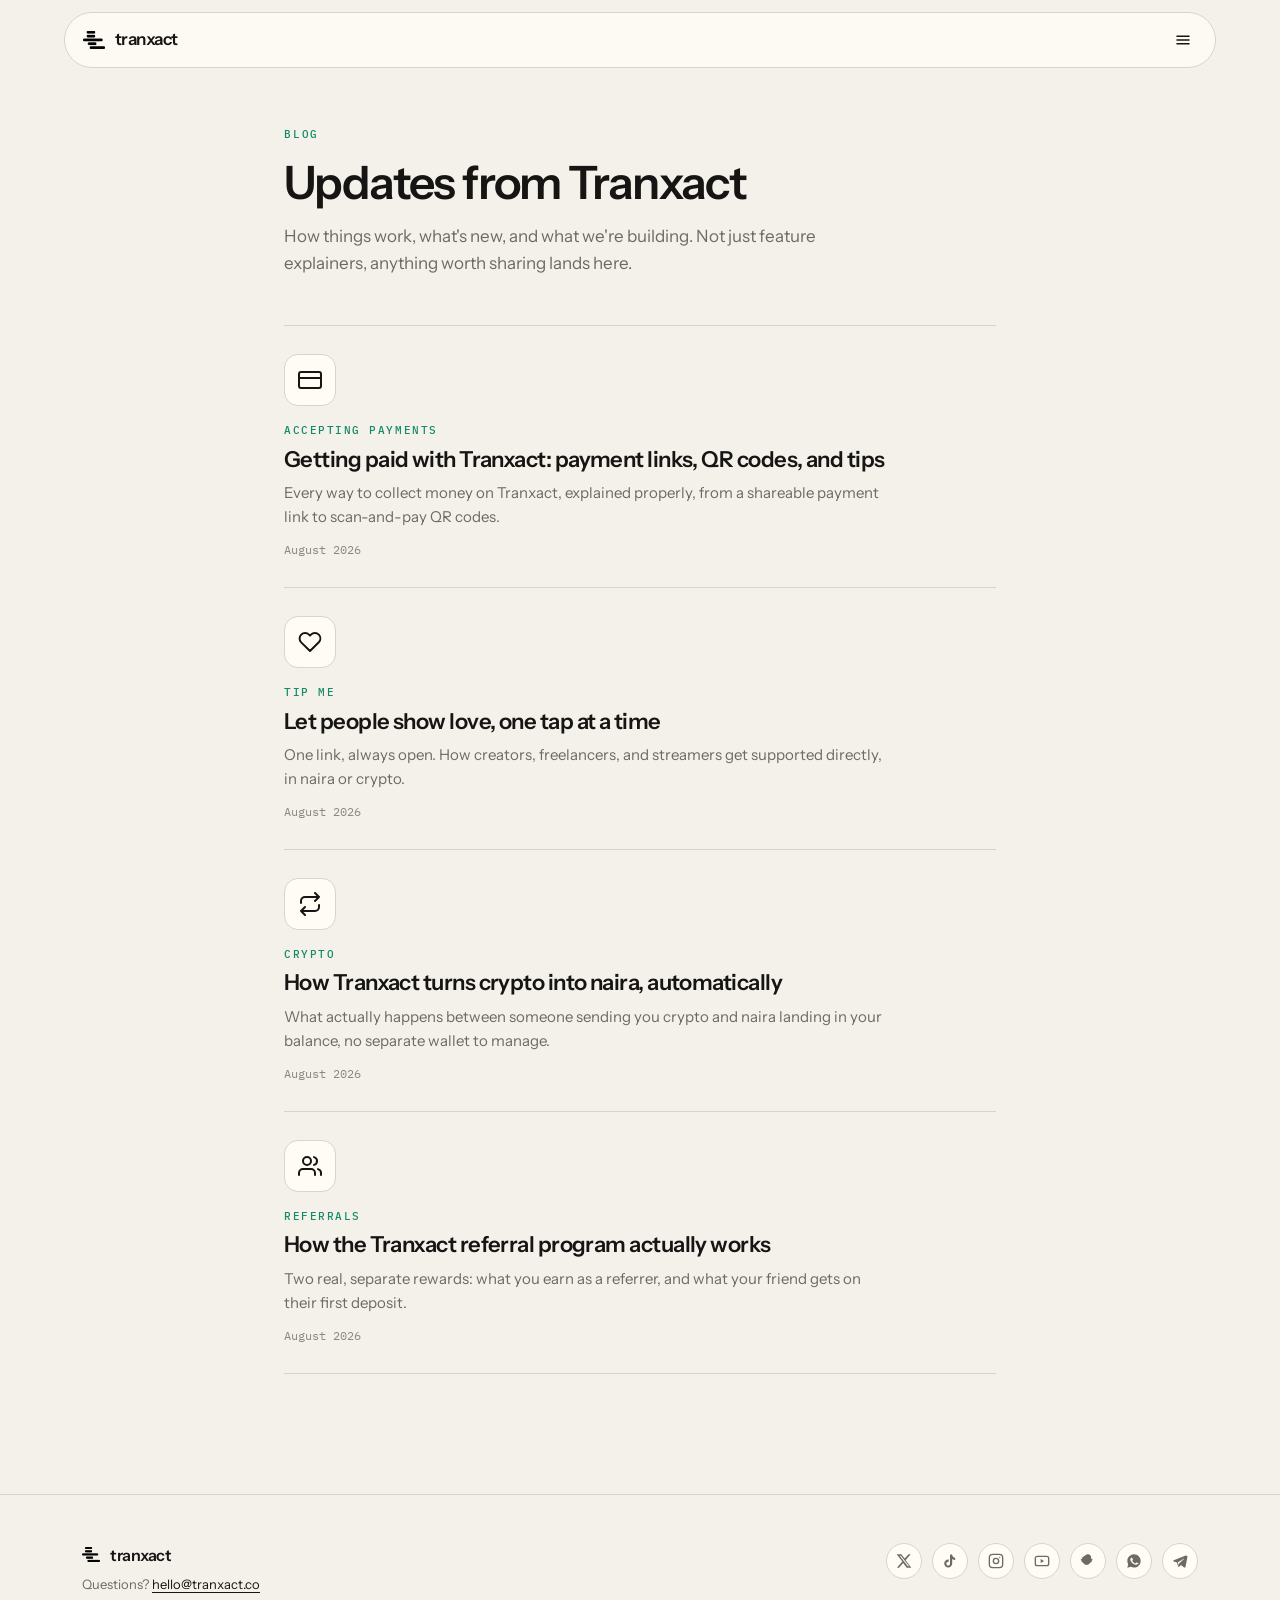
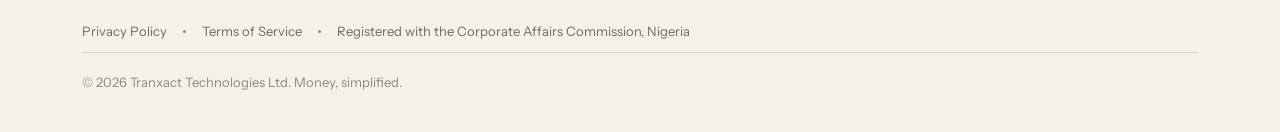
==== commit fbe3fd19: "Add files via upload" ====
--- a/blog/index.html
+++ b/blog/index.html
@@ -30,11 +30,12 @@
       <svg viewBox="0 0 24 24" fill="none" stroke-width="2" stroke-linecap="round"><path d="M18 6L6 18M6 6l12 12"/></svg>
     </button>
     <div class="nav-menu-links">
-      <a href="https://tranxact.co/#crypto-convert" onclick="toggleNavMenu(false)">Product</a>
-      <a href="https://tranxact.co/#pay-anywhere" onclick="toggleNavMenu(false)">Accept Payments</a>
-      <a href="https://tranxact.co/#storefront" onclick="toggleNavMenu(false)">Storefront</a>
-      <a href="https://app.tranxact.co" onclick="toggleNavMenu(false)">Tip Me</a>
-      <a href="https://tranxact.co/#infrastructure" onclick="toggleNavMenu(false)">Infrastructure</a>
+      <a href="https://tranxact.co/#/product" onclick="toggleNavMenu(false)">Product</a>
+      <a href="https://tranxact.co/#/features" onclick="toggleNavMenu(false)">Features</a>
+      <a href="https://tranxact.co/#/how-it-works" onclick="toggleNavMenu(false)">How it works</a>
+      <a href="https://tranxact.co/#/faq" onclick="toggleNavMenu(false)">FAQ</a>
+      <a href="https://tranxact.co/blog/" onclick="toggleNavMenu(false)">Blog</a>
+      <a class="menu-action" href="https://tranxact.co/#/get-paid" onclick="toggleNavMenu(false)">Get a payment link <svg viewBox="0 0 24 24" fill="none" stroke="currentColor" stroke-width="2" stroke-linecap="round" stroke-linejoin="round" aria-hidden="true"><path d="M5 12h14M13 6l6 6-6 6"/></svg></a>
     </div>
     <div class="nav-menu-auth">
       <a href="https://app.tranxact.co" class="login">Log In</a>
@@ -68,13 +69,6 @@
         <div class="post-card-tag">Accepting Payments</div>
         <div class="post-card-title">Getting paid with Tranxact: payment links, QR codes, and tips</div>
         <p class="post-card-excerpt">Every way to collect money on Tranxact, explained properly, from a shareable payment link to scan-and-pay QR codes.</p>
-        <div class="post-card-date">August 2026</div>
-      </a>
-      <a href="your-business-one-link-away.html" class="post-card">
-        <div class="post-card-img"><svg viewBox="0 0 24 24" fill="none" stroke="currentColor" stroke-width="2" stroke-linecap="round" stroke-linejoin="round"><path d="M3 9l1.5-5h15L21 9M3 9v10a1 1 0 0 0 1 1h16a1 1 0 0 0 1-1V9M3 9h18M9 20v-6h6v6"/></svg></div>
-        <div class="post-card-tag">Storefront</div>
-        <div class="post-card-title">Your business, one link away</div>
-        <p class="post-card-excerpt">How to turn a Tranxact link into a real storefront: products, services, or events, no website required.</p>
         <div class="post-card-date">August 2026</div>
       </a>
       <a href="tip-me.html" class="post-card">
@@ -122,9 +116,9 @@
       </div>
     </div>
     <div class="footer-legal">
-      <a href="../privacy.html">Privacy Policy</a>
+      <a href="/privacy.html">Privacy Policy</a>
       <span class="dot"></span>
-      <a href="../terms.html">Terms of Service</a>
+      <a href="/terms.html">Terms of Service</a>
       <span class="dot"></span>
       <span>Registered with the Corporate Affairs Commission, Nigeria</span>
     </div>
--- a/blog/blog.css
+++ b/blog/blog.css
@@ -1,209 +1,178 @@
-/* ============ Shared base — reused exactly from tranxact.co ============ */
+@import url('https://fonts.googleapis.com/css2?family=IBM+Plex+Mono:wght@400;500;600&family=Instrument+Sans:ital,wght@0,400;0,500;0,600;0,700;1,400&display=swap');
 
+/* Tranxact blog, privacy and terms: cream theme (matches tranxact.co) */
+:root{
+  color-scheme:light;
+  --bg:#f3f1ea; --bg-elev:#fffcf6; --surface:#fffcf6; --surface-2:#e8e4d9;
+  --border:#d9d4c8; --border-soft:#e4dfd3;
+  --text:#161513; --fg:#161513; --muted:#6d6a63; --muted-2:#8c887f; --subtle:#8c887f;
+  --accent:#161513; --accent-soft:rgba(22,21,19,.08);
+  --teal:#148a68; --teal-soft:#d8f3ea;
+  --ink:#161513; --ink-fg:#f3f1ea;
+  --radius:24px; --radius-sm:12px; --ease:cubic-bezier(.16,.8,.24,1);
+}
+*{margin:0;padding:0;box-sizing:border-box;}
+html{scroll-behavior:smooth;overflow-x:hidden;background:#f3f1ea;color-scheme:light;-webkit-font-smoothing:antialiased;}
+body{background:var(--bg);color:var(--text);font-family:'Instrument Sans',ui-sans-serif,system-ui,-apple-system,'Segoe UI',sans-serif;overflow-x:hidden;line-height:1.5;}
+.mono{font-family:'IBM Plex Mono',ui-monospace,Menlo,monospace;}
+img,svg{display:block;max-width:100%;}
+a{color:inherit;text-decoration:none;}
+button{font-family:inherit;cursor:pointer;border:none;background:none;color:inherit;}
+::selection{background:var(--teal-soft);color:#043226;}
+:focus-visible{outline:2px solid var(--text);outline-offset:3px;border-radius:4px;}
+@media (prefers-reduced-motion:reduce){html{scroll-behavior:auto;}*{animation-duration:.01ms!important;transition-duration:.01ms!important;}}
+.wrap{max-width:1180px;margin:0 auto;padding-left:32px;padding-right:32px;}
+.glow{display:none;}
+.reveal,.reveal-stagger>*{opacity:1!important;transform:none!important;}
 
-  :root{
-    color-scheme: dark;
-    --bg:#0A0A0B;
-    --bg-elev:#0D0D0F;
-    --surface:#131316;
-    --surface-2:#18181B;
-    --border:#232327;
-    --border-soft:#1B1B1F;
-    --text:#F5F5F7;
-    --muted:#8B8B92;
-    --muted-2:#5F5F66;
-    --accent:#7C6CFF;
-    --accent-soft:rgba(124,108,255,0.14);
-    --teal:#2FD9A8;
-    --teal-soft:rgba(47,217,168,0.12);
-    --radius:20px;
-    --radius-sm:12px;
-    --ease:cubic-bezier(.16,.8,.24,1);
-  }
-  *{margin:0;padding:0;box-sizing:border-box;}
-  html{scroll-behavior:smooth;overflow-x:hidden;background:#0A0A0B;color-scheme:dark;}
-  body{
-    background:var(--bg);color:var(--text);
-    font-family:'Inter',-apple-system,BlinkMacSystemFont,sans-serif;
-    -webkit-font-smoothing:antialiased;overflow-x:hidden;line-height:1.5;
-  }
-  .mono{font-family:'IBM Plex Mono',monospace;}
-  img,svg{display:block;}
-  a{color:inherit;text-decoration:none;}
-  button{font-family:inherit;cursor:pointer;border:none;}
-  @media (prefers-reduced-motion: reduce){
-    html{scroll-behavior:auto;}
-    *{animation-duration:0.01ms !important; animation-iteration-count:1 !important; transition-duration:0.01ms !important;}
-  }
-  :focus-visible{outline:2px solid var(--accent);outline-offset:3px;border-radius:4px;}
-  .wrap{max-width:1180px;margin:0 auto;padding-left:32px;padding-right:32px;}
-  .glow{position:fixed;border-radius:50%;filter:blur(120px);pointer-events:none;z-index:0;opacity:0.35;}
-  .glow-1{width:600px;height:600px;background:var(--accent);top:-200px;left:50%;transform:translateX(-50%);opacity:0.16;}
-  .glow-2{width:500px;height:500px;background:var(--teal);top:1600px;right:-150px;opacity:0.08;}
-  .glow-3{width:500px;height:500px;background:var(--accent);top:4200px;left:-150px;opacity:0.08;}
+/* The logo files are white (made for the old dark pages). Turn them ink-black. */
+.nav-brand img,.footer-brand img{filter:invert(1);}
 
-  /* Navbar */
-  .nav-outer{position:fixed;top:0;left:0;right:0;z-index:100;display:flex;justify-content:center;padding-top:16px;}
-  .nav{width:calc(100% - 40px);max-width:1140px;display:flex;align-items:center;justify-content:space-between;
-    padding:12px 20px;border-radius:999px;background:rgba(13,13,15,0.72);backdrop-filter:blur(20px);
-    border:1px solid var(--border-soft);}
-  .nav-brand{display:flex;align-items:center;gap:10px;font-weight:700;font-size:16px;letter-spacing:-0.01em;}
-  .nav-links{display:flex;align-items:center;gap:28px;}
-  .nav-links a{font-size:14px;color:var(--muted);transition:color .2s var(--ease);}
-  .nav-links a:hover{color:var(--text);}
-  .nav-cta{background:#fff;color:#0A0A0B;font-weight:600;font-size:14px;padding:9px 18px;border-radius:999px;transition:transform .2s var(--ease);}
-  .nav-cta:hover{transform:translateY(-1px);}
-  .nav-toggle{display:none;}
+/* Navbar: the same floating pill as the main site */
+.nav-outer{position:fixed;top:0;left:0;right:0;z-index:100;display:flex;justify-content:center;padding:12px 12px 0;}
+.nav{width:min(72rem,100%);height:56px;display:flex;align-items:center;justify-content:space-between;padding:0 12px 0 18px;border-radius:999px;
+  background:rgba(255,252,246,.82);backdrop-filter:blur(16px);-webkit-backdrop-filter:blur(16px);border:1px solid var(--border);}
+.nav-brand{display:inline-flex;align-items:center;gap:10px;font-weight:600;font-size:17px;letter-spacing:-.03em;color:var(--text);text-transform:lowercase;}
+.hamburger-btn{display:flex;align-items:center;justify-content:center;width:40px;height:40px;border-radius:50%;background:transparent;border:0;transition:background .2s var(--ease);}
+.hamburger-btn:hover{background:var(--surface-2);}
+.hamburger-btn svg{width:18px;height:18px;stroke:var(--text);}
+.nav-menu-overlay{position:fixed;inset:0;z-index:200;background:rgba(22,21,19,.4);backdrop-filter:blur(4px);opacity:0;pointer-events:none;transition:opacity .25s var(--ease);}
+.nav-menu-overlay.open{opacity:1;pointer-events:auto;}
+.nav-menu-panel{position:fixed;top:0;right:0;bottom:0;width:min(340px,88vw);background:var(--surface);border-left:1px solid var(--border);padding:24px 22px;display:flex;flex-direction:column;transform:translateX(100%);transition:transform .3s var(--ease);overflow-y:auto;}
+.nav-menu-overlay.open .nav-menu-panel{transform:translateX(0);}
+.nav-menu-close{align-self:flex-end;width:36px;height:36px;border-radius:50%;background:transparent;display:flex;align-items:center;justify-content:center;margin-bottom:20px;}
+.nav-menu-close:hover{background:var(--surface-2);}
+.nav-menu-close svg{width:16px;height:16px;stroke:var(--text);}
+.nav-menu-links{display:flex;flex-direction:column;gap:2px;margin-bottom:24px;}
+.nav-menu-links a{font-size:15px;font-weight:500;color:var(--text);padding:12px 8px;border-radius:12px;}
+.nav-menu-links a:hover{background:var(--surface-2);}
+.nav-menu-links a.menu-action{display:flex;align-items:center;justify-content:space-between;gap:12px;margin-top:10px;padding-top:16px;border-top:1px solid var(--border);border-radius:0;font-weight:600;}
+.nav-menu-links a.menu-action svg{width:16px;height:16px;flex:none;}
+.nav-menu-auth{display:flex;gap:10px;margin-bottom:28px;}
+.nav-menu-auth a{flex:1;text-align:center;padding:12px;border-radius:999px;font-size:14px;font-weight:600;}
+.nav-menu-auth .login{background:var(--surface);border:1px solid var(--border);color:var(--text);}
+.nav-menu-auth .signup{background:var(--ink);color:var(--ink-fg);}
+.nav-menu-contact{margin-top:auto;padding-top:20px;border-top:1px solid var(--border);}
+.nav-menu-contact-label{font-size:12px;color:var(--muted);margin-bottom:12px;}
+.nav-menu-contact-links{display:flex;flex-direction:column;gap:10px;}
+.nav-menu-contact-links a{display:flex;align-items:center;gap:10px;font-size:14px;color:var(--text);}
+.nav-menu-contact-links a svg{width:17px;height:17px;flex-shrink:0;stroke:var(--muted);}
 
-  /* Hamburger menu — replaces the floating nav-links/CTA on every screen
-     size, not just mobile. Also fixes a real pre-existing gap: nav-links
-     was already hidden below 900px with nothing replacing it, so mobile
-     visitors had no way to reach any section at all. */
-  .hamburger-btn{display:flex;align-items:center;justify-content:center;width:40px;height:40px;border-radius:50%;
-    background:var(--surface);border:1px solid var(--border-soft);cursor:pointer;transition:border-color .2s var(--ease);}
-  .hamburger-btn:hover{border-color:var(--accent);}
-  .hamburger-btn svg{width:18px;height:18px;stroke:var(--text);}
-  .nav-menu-overlay{position:fixed;inset:0;z-index:200;background:rgba(10,10,11,0.7);backdrop-filter:blur(4px);
-    opacity:0;pointer-events:none;transition:opacity .25s var(--ease);}
-  .nav-menu-overlay.open{opacity:1;pointer-events:auto;}
-  .nav-menu-panel{position:fixed;top:0;right:0;bottom:0;width:min(340px,88vw);background:var(--bg-elev);border-left:1px solid var(--border-soft);
-    padding:24px 22px;display:flex;flex-direction:column;transform:translateX(100%);transition:transform .3s var(--ease);overflow-y:auto;}
-  .nav-menu-overlay.open .nav-menu-panel{transform:translateX(0);}
-  .nav-menu-close{align-self:flex-end;width:36px;height:36px;border-radius:50%;background:var(--surface);
-    border:1px solid var(--border-soft);display:flex;align-items:center;justify-content:center;cursor:pointer;margin-bottom:20px;}
-  .nav-menu-close svg{width:16px;height:16px;stroke:var(--text);}
-  .nav-menu-links{display:flex;flex-direction:column;gap:4px;margin-bottom:24px;}
-  .nav-menu-links a{font-size:15px;color:var(--text);padding:11px 4px;border-bottom:1px solid var(--border-soft);transition:color .2s var(--ease);}
-  .nav-menu-links a:hover{color:var(--accent);}
-  .nav-menu-auth{display:flex;gap:10px;margin-bottom:28px;}
-  .nav-menu-auth a{flex:1;text-align:center;padding:11px;border-radius:999px;font-size:14px;font-weight:600;}
-  .nav-menu-auth .login{background:var(--surface);border:1px solid var(--border-soft);color:var(--text);}
-  .nav-menu-auth .signup{background:#fff;color:#0A0A0B;}
-  .nav-menu-contact{margin-top:auto;padding-top:20px;border-top:1px solid var(--border-soft);}
-  .nav-menu-contact-label{font-size:12px;color:var(--muted);margin-bottom:12px;}
-  .nav-menu-contact-links{display:flex;flex-direction:column;gap:10px;}
-  .nav-menu-contact-links a{display:flex;align-items:center;gap:10px;font-size:14px;color:var(--text);}
-  .nav-menu-contact-links a svg{width:17px;height:17px;flex-shrink:0;stroke:var(--muted);}
-  .nav-menu-contact-links a:hover svg{stroke:var(--accent);}
+/* Buttons: ink on cream, like the main site */
+.btn-primary,.btn-teal{background:var(--ink);color:var(--ink-fg);font-weight:600;font-size:15px;padding:14px 26px;border-radius:999px;display:inline-flex;align-items:center;gap:8px;transition:transform .2s var(--ease),opacity .2s var(--ease);}
+.btn-primary:hover,.btn-teal:hover{transform:translateY(-1px);opacity:.88;}
+.btn-primary svg,.btn-teal svg{width:16px;height:16px;}
+.btn-secondary{background:var(--surface);color:var(--text);font-weight:600;font-size:15px;padding:14px 26px;border-radius:999px;border:1px solid var(--border);display:inline-flex;align-items:center;gap:8px;}
+.btn-secondary:hover{background:var(--surface-2);}
 
+/* Footer */
+footer{border-top:1px solid var(--border);padding:48px 0 40px;position:relative;z-index:1;margin-top:20px;}
+.footer-inner{display:flex;justify-content:space-between;align-items:flex-start;flex-wrap:wrap;gap:24px;margin-bottom:28px;}
+.footer-brand{display:flex;align-items:center;gap:10px;font-weight:600;letter-spacing:-.03em;text-transform:lowercase;}
+.footer-contact{font-size:13px;color:var(--muted);margin-top:8px;}
+.footer-contact a{color:var(--text);text-decoration:underline;text-underline-offset:3px;}
+.footer-socials{display:flex;gap:10px;flex-wrap:wrap;}
+.footer-socials a{width:36px;height:36px;border-radius:50%;background:var(--surface);border:1px solid var(--border);display:flex;align-items:center;justify-content:center;color:var(--muted);transition:all .2s var(--ease);}
+.footer-socials a:hover{color:var(--text);background:var(--surface-2);}
+.footer-socials a svg{width:16px;height:16px;}
+.footer-legal{display:flex;align-items:center;gap:16px;flex-wrap:wrap;font-size:13px;color:var(--muted);margin-bottom:10px;}
+.footer-legal a{color:var(--muted);}
+.footer-legal a:hover{color:var(--text);}
+.footer-legal .dot{width:3px;height:3px;border-radius:50%;background:var(--muted-2);}
+.footer-copy{font-size:13px;color:var(--muted-2);padding-top:20px;border-top:1px solid var(--border);}
 
-  /* Section basics */
-  section{position:relative;z-index:1;padding:110px 0;}
-  .eyebrow{font-family:'IBM Plex Mono',monospace;font-size:12px;letter-spacing:0.08em;text-transform:uppercase;
-    color:var(--accent);margin-bottom:18px;display:inline-block;}
-  .eyebrow.teal{color:var(--teal);}
-  .section-title{font-size:clamp(28px,4vw,44px);font-weight:800;letter-spacing:-0.02em;line-height:1.1;margin-bottom:18px;}
-  .section-sub{font-size:17px;color:var(--muted);max-width:560px;line-height:1.6;}
-  .center{text-align:center;margin-left:auto;margin-right:auto;}
+/* ============ Blog ============ */
+.blog-wrap{max-width:760px;margin:0 auto;padding:0 24px;}
+.blog-header{padding-top:calc(120px + env(safe-area-inset-top));padding-bottom:40px;}
+.blog-eyebrow{font-family:'IBM Plex Mono',ui-monospace,monospace;font-size:11px;font-weight:500;letter-spacing:.16em;text-transform:uppercase;color:var(--teal);margin-bottom:16px;display:inline-block;}
+.blog-title{font-size:clamp(30px,5vw,46px);font-weight:600;letter-spacing:-.035em;line-height:1.05;margin-bottom:16px;color:var(--text);}
+.blog-sub{font-size:17px;color:var(--muted);line-height:1.6;max-width:600px;}
 
-  .btn-primary{background:#fff;color:#0A0A0B;font-weight:600;font-size:15px;padding:14px 26px;border-radius:999px;
-    display:inline-flex;align-items:center;gap:8px;transition:transform .2s var(--ease),box-shadow .2s var(--ease);}
-  .btn-primary:hover{transform:translateY(-2px);box-shadow:0 10px 30px rgba(255,255,255,0.12);}
-  .btn-secondary{background:transparent;color:var(--text);font-weight:600;font-size:15px;padding:14px 26px;border-radius:999px;
-    border:1px solid var(--border);display:inline-flex;align-items:center;gap:8px;transition:all .2s var(--ease);}
-  .btn-secondary:hover{border-color:#3a3a40;background:var(--surface);}
-  .btn-teal{background:var(--teal);color:#0A0A0B;font-weight:600;font-size:15px;padding:14px 26px;border-radius:999px;
-    display:inline-flex;align-items:center;gap:8px;transition:transform .2s var(--ease),box-shadow .2s var(--ease);}
-  .btn-teal:hover{transform:translateY(-2px);box-shadow:0 10px 30px rgba(47,217,168,0.18);}
+/* Index */
+.post-grid{display:flex;flex-direction:column;gap:0;margin-top:8px;padding-bottom:100px;border-top:1px solid var(--border);}
+.post-card{display:block;padding:28px 0;border-bottom:1px solid var(--border);transition:opacity .2s var(--ease);}
+.post-card:hover{opacity:.72;}
+.post-card-img{width:52px;height:52px;border-radius:14px;background:var(--surface);border:1px solid var(--border);display:flex;align-items:center;justify-content:center;margin-bottom:16px;overflow:hidden;}
+.post-card-img svg{width:24px;height:24px;stroke:var(--text);}
+.post-card-tag{font-family:'IBM Plex Mono',ui-monospace,monospace;font-size:11px;font-weight:500;color:var(--teal);text-transform:uppercase;letter-spacing:.14em;margin-bottom:8px;}
+.post-card-title{font-size:22px;font-weight:600;letter-spacing:-.025em;line-height:1.2;margin-bottom:8px;color:var(--text);}
+.post-card:hover .post-card-title{text-decoration:underline;text-underline-offset:4px;}
+.post-card-excerpt{font-size:15px;color:var(--muted);line-height:1.6;max-width:600px;}
+.post-card-date{font-family:'IBM Plex Mono',ui-monospace,monospace;font-size:12px;color:var(--muted-2);margin-top:12px;}
 
-  .hero-cta{display:flex;flex-direction:column;gap:6px;}
-  .hero-cta-sub{font-size:12.5px;color:var(--muted);padding-left:4px;}
+/* Article */
+.article-body{padding-top:calc(120px + env(safe-area-inset-top));padding-bottom:100px;}
+.article-body h2{font-size:24px;font-weight:600;letter-spacing:-.025em;margin:44px 0 14px;color:var(--text);}
+.article-body h3{font-size:18px;font-weight:600;letter-spacing:-.02em;margin:32px 0 12px;color:var(--text);}
+.article-body p{font-size:16px;line-height:1.75;color:var(--muted);margin-bottom:20px;}
+.article-body ul,.article-body ol{margin:0 0 20px 20px;}
+.article-body li{font-size:16px;line-height:1.75;color:var(--muted);margin-bottom:8px;}
+.article-body strong{color:var(--text);font-weight:600;}
+.article-body a{color:var(--text);text-decoration:underline;text-underline-offset:3px;}
+.article-meta{display:flex;align-items:center;gap:10px;font-size:13px;color:var(--muted-2);margin-top:20px;margin-bottom:8px;}
+.article-cta{background:var(--surface);border:1px solid var(--border);border-radius:var(--radius);padding:28px;margin-top:48px;text-align:center;}
+.article-cta p{color:var(--text);font-size:16px;margin-bottom:18px;}
+.back-link{display:flex;width:fit-content;align-items:center;gap:6px;font-size:14px;color:var(--muted);margin-bottom:32px;}
+.back-link:hover{color:var(--text);}
+.back-link svg{width:15px;height:15px;}
 
-  /* Hero */
-  footer{border-top:1px solid var(--border-soft);padding:48px 0 40px;position:relative;z-index:1;}
-  .footer-inner{display:flex;justify-content:space-between;align-items:flex-start;flex-wrap:wrap;gap:24px;margin-bottom:28px;}
-  .footer-brand{display:flex;align-items:center;gap:10px;font-weight:700;}
-  .footer-contact{font-size:13px;color:var(--muted);margin-top:8px;}
-  .footer-contact a{color:var(--text);transition:color .2s var(--ease);}
-  .footer-contact a:hover{color:var(--accent);}
-  .footer-socials{display:flex;gap:10px;flex-wrap:wrap;}
-  .footer-socials a{width:36px;height:36px;border-radius:50%;background:var(--surface);border:1px solid var(--border-soft);
-    display:flex;align-items:center;justify-content:center;color:var(--muted);transition:all .2s var(--ease);}
-  .footer-socials a:hover{color:var(--text);border-color:var(--accent);transform:translateY(-2px);}
-  .footer-socials a svg{width:16px;height:16px;}
-  .footer-legal{display:flex;align-items:center;gap:16px;flex-wrap:wrap;font-size:13px;color:var(--muted);margin-bottom:10px;}
-  .footer-legal a{color:var(--muted);transition:color .2s var(--ease);}
-  .footer-legal a:hover{color:var(--text);}
-  .footer-legal .dot{width:3px;height:3px;border-radius:50%;background:var(--muted-2);}
-  .footer-copy{font-size:13px;color:var(--muted-2);padding-top:20px;border-top:1px solid var(--border-soft);}
-/* ============ Blog-specific ============ */
-.blog-wrap{max-width:760px;margin:0 auto;padding:0 24px;}
-
-/* Real product mockups, reused exactly from tranxact.co, used as post images */
-.post-hero{display:flex;justify-content:center;margin-bottom:8px;}
-.pay-modal{width:100%;max-width:340px;background:var(--surface);border:1px solid var(--border);border-radius:20px;padding:22px;
-  box-shadow:0 30px 80px -30px rgba(124,108,255,0.15);}
+/* Product mock-ups used as post images */
+.post-hero{display:flex;justify-content:center;margin:12px 0 36px;}
+.pay-modal{width:100%;max-width:340px;background:var(--surface);border:1px solid var(--border);border-radius:20px;padding:22px;box-shadow:0 30px 60px -34px rgba(22,21,19,.22);}
 .pay-modal-head{font-size:12.5px;color:var(--muted);margin-bottom:14px;}
-.pay-tabs{display:flex;gap:8px;margin-bottom:18px;}
+.pay-tabs{display:flex;gap:8px;margin-bottom:18px;flex-wrap:wrap;}
 .pay-tab{padding:7px 13px;border-radius:999px;font-size:12px;border:1px solid var(--border);color:var(--muted);}
-.pay-tab.active{background:var(--accent);border-color:var(--accent);color:#fff;}
-.pay-link-preview{background:var(--bg);border:1px solid var(--border-soft);border-radius:13px;padding:16px;display:flex;flex-direction:column;gap:9px;}
-.pay-link-preview .url{font-size:12.5px;color:var(--accent);word-break:break-all;}
-.pay-link-preview .amt{font-size:24px;font-weight:600;}
+.pay-tab.active{background:var(--ink);border-color:var(--ink);color:var(--ink-fg);}
+.pay-link-preview{background:var(--bg);border:1px solid var(--border);border-radius:13px;padding:16px;display:flex;flex-direction:column;gap:9px;}
+.pay-link-preview .url{font-size:12.5px;color:var(--teal);word-break:break-all;}
+.pay-link-preview .amt{font-size:24px;font-weight:600;color:var(--text);}
 .pay-link-preview .desc{font-size:12px;color:var(--muted-2);}
-.pay-copy-btn{margin-top:13px;background:var(--surface-2);border:1px solid var(--border);padding:10px;border-radius:10px;
-  text-align:center;font-size:12px;color:var(--muted);}
-.store-head{display:flex;align-items:center;gap:11px;margin-bottom:16px;padding-bottom:16px;border-bottom:1px solid var(--border-soft);}
-.store-avatar{width:38px;height:38px;border-radius:11px;background:var(--teal-soft);display:flex;align-items:center;justify-content:center;color:var(--teal);font-weight:800;font-size:15px;flex-shrink:0;}
-.store-name{font-weight:700;font-size:14.5px;}
+.pay-copy-btn{margin-top:13px;background:var(--surface-2);border:1px solid var(--border);padding:10px;border-radius:10px;text-align:center;font-size:12px;color:var(--muted);}
+.store-head{display:flex;align-items:center;gap:11px;margin-bottom:16px;padding-bottom:16px;border-bottom:1px solid var(--border);}
+.store-avatar{width:38px;height:38px;border-radius:11px;background:var(--teal-soft);display:flex;align-items:center;justify-content:center;color:var(--teal);font-weight:700;font-size:15px;flex-shrink:0;}
+.store-name{font-weight:600;font-size:14.5px;color:var(--text);}
 .store-url{font-size:11.5px;color:var(--muted);}
-.store-item{display:flex;justify-content:space-between;align-items:center;padding:11px 0;border-bottom:1px solid var(--border-soft);}
+.store-item{display:flex;justify-content:space-between;align-items:center;padding:11px 0;border-bottom:1px solid var(--border);}
+.store-item:last-child{border-bottom:0;}
 .store-item-type{font-size:10.5px;color:var(--teal);font-weight:600;margin-bottom:2px;}
-.store-item-name{font-size:13px;font-weight:600;}
-.store-item-price{font-size:13px;font-weight:600;font-family:monospace;flex-shrink:0;}
-.store-pay-methods{margin-top:13px;background:var(--surface-2);border:1px solid var(--border);padding:10px;border-radius:10px;
-  text-align:center;font-size:11.5px;color:var(--muted);}
-.convert-card{width:100%;max-width:380px;background:var(--surface);border:1px solid var(--border);border-radius:20px;padding:20px 22px;}
+.store-item-name{font-size:13px;font-weight:600;color:var(--text);}
+.store-item-price{font-size:13px;font-weight:600;font-family:'IBM Plex Mono',monospace;flex-shrink:0;color:var(--text);}
+.store-pay-methods{margin-top:13px;background:var(--surface-2);border:1px solid var(--border);padding:10px;border-radius:10px;text-align:center;font-size:11.5px;color:var(--muted);}
+.convert-card{width:100%;max-width:380px;background:var(--surface);border:1px solid var(--border);border-radius:20px;padding:20px 22px;box-shadow:0 30px 60px -34px rgba(22,21,19,.22);}
 .convert-row{display:flex;justify-content:space-between;align-items:center;padding:10px 0;}
 .wallet-left{display:flex;align-items:center;gap:12px;}
 .coin-icon{width:36px;height:36px;border-radius:50%;display:flex;align-items:center;justify-content:center;font-size:12px;font-weight:600;color:#0A0A0B;}
-.coin-name{font-size:14.5px;font-weight:500;}
+.coin-name{font-size:14.5px;font-weight:500;color:var(--text);}
 .coin-sub{font-size:12px;color:var(--muted-2);}
 .wallet-right{text-align:right;}
-.wallet-amt{font-size:14.5px;}
+.wallet-amt{font-size:14.5px;color:var(--text);}
 .convert-divider{display:flex;flex-direction:column;align-items:center;gap:4px;padding:8px 0 14px;position:relative;}
 .convert-arrow{width:26px;height:26px;border-radius:50%;background:var(--bg);border:1px solid var(--border);display:flex;align-items:center;justify-content:center;z-index:1;}
-.convert-arrow svg{width:13px;height:13px;}
+.convert-arrow svg{width:13px;height:13px;stroke:var(--text);}
 .convert-label{font-size:11px;color:var(--muted-2);z-index:1;background:var(--surface);padding:0 6px;}
 .credited{background:var(--teal-soft);margin:0 -22px;padding:16px 22px;border-radius:0 0 18px 18px;}
 .credited-amt{color:var(--teal);font-weight:600;}
 
-/* Small image used on post index cards */
-.post-card-img{width:100%;height:140px;border-radius:14px;background:var(--surface);border:1px solid var(--border-soft);
-  display:flex;align-items:center;justify-content:center;margin-bottom:16px;overflow:hidden;}
-.post-card-img svg{width:44px;height:44px;stroke:var(--accent);}
-
-.blog-header{padding-top:calc(120px + env(safe-area-inset-top));padding-bottom:40px;}
-.blog-eyebrow{font-size:12.5px;font-weight:600;letter-spacing:0.06em;text-transform:uppercase;color:var(--accent);margin-bottom:16px;display:inline-block;}
-.blog-title{font-size:clamp(30px,5vw,44px);font-weight:800;letter-spacing:-0.02em;line-height:1.1;margin-bottom:16px;}
-.blog-sub{font-size:17px;color:var(--muted);line-height:1.6;max-width:600px;}
-
-/* Post index cards */
-.post-grid{display:flex;flex-direction:column;gap:2px;margin-top:8px;padding-bottom:100px;}
-.post-card{display:block;padding:28px 0;border-bottom:1px solid var(--border-soft);transition:opacity .2s var(--ease);}
-.post-card:hover{opacity:0.7;}
-.post-card-tag{font-size:11.5px;font-weight:600;color:var(--teal);text-transform:uppercase;letter-spacing:0.04em;margin-bottom:8px;}
-.post-card-title{font-size:21px;font-weight:700;letter-spacing:-0.01em;margin-bottom:8px;color:var(--accent);}
-.post-card:hover .post-card-title{text-decoration:underline;text-underline-offset:3px;}
-.post-card-excerpt{font-size:14.5px;color:var(--muted);line-height:1.6;max-width:600px;}
-.post-card-date{font-size:12.5px;color:var(--muted-2);margin-top:10px;}
-
-/* Article body */
-.article-body{padding-top:calc(120px + env(safe-area-inset-top));padding-bottom:100px;}
-.article-body h2{font-size:24px;font-weight:700;letter-spacing:-0.01em;margin:44px 0 16px;}
-.article-body h3{font-size:18px;font-weight:700;margin:32px 0 12px;}
-.article-body p{font-size:16px;line-height:1.75;color:#D4D4D9;margin-bottom:20px;}
-.article-body ul{margin:0 0 20px 20px;}
-.article-body li{font-size:16px;line-height:1.75;color:#D4D4D9;margin-bottom:8px;}
-.article-body a{color:var(--accent);text-decoration:underline;text-underline-offset:2px;}
-.article-meta{display:flex;align-items:center;gap:10px;font-size:13px;color:var(--muted);margin-top:20px;margin-bottom:8px;}
-.article-cta{background:var(--surface);border:1px solid var(--border-soft);border-radius:var(--radius);padding:28px;margin-top:48px;text-align:center;}
-.article-cta p{color:var(--text);font-size:15px;margin-bottom:18px;}
-.back-link{display:flex;width:fit-content;align-items:center;gap:6px;font-size:14px;color:var(--muted);margin-bottom:32px;}
-.back-link:hover{color:var(--text);}
-.back-link svg{width:15px;height:15px;}
+/* ============ Legal pages ============ */
+.legal-wrap{max-width:760px;margin:0 auto;padding:calc(120px + env(safe-area-inset-top)) 24px 0;}
+.legal-header{padding-bottom:30px;}
+.legal-title{font-size:clamp(30px,5vw,44px);font-weight:600;letter-spacing:-.035em;line-height:1.05;margin-bottom:10px;color:var(--text);}
+.legal-updated{font-family:'IBM Plex Mono',ui-monospace,monospace;font-size:12px;color:var(--muted-2);}
+.legal-body{padding-bottom:100px;}
+.legal-body h2{font-size:20px;font-weight:600;letter-spacing:-.02em;margin:36px 0 12px;color:var(--text);}
+.legal-body p{font-size:15px;line-height:1.75;color:var(--muted);margin-bottom:16px;}
+.legal-body ul{margin:0 0 16px 20px;}
+.legal-body li{font-size:15px;line-height:1.75;color:var(--muted);margin-bottom:8px;}
+.legal-body strong{color:var(--text);font-weight:600;}
+.legal-body a{color:var(--text);text-decoration:underline;text-underline-offset:3px;}
+.legal-note{background:var(--surface);border:1px solid var(--border);border-radius:14px;padding:18px 20px;margin-bottom:32px;}
+.legal-note p{font-size:13.5px;color:var(--muted);margin-bottom:0;}
+.legal-wrap .back-link{display:inline-flex;margin-bottom:24px;}
 
 @media (max-width:640px){
-  .blog-header{padding-top:calc(100px + env(safe-area-inset-top));}
-  .article-body{padding-top:calc(100px + env(safe-area-inset-top));}
+  .footer-legal{gap:8px 18px;}
+  .footer-legal .dot{display:none;}
+  .blog-header,.article-body{padding-top:calc(100px + env(safe-area-inset-top));}
+  .legal-wrap{padding-top:calc(100px + env(safe-area-inset-top));}
+  .wrap{padding-left:20px;padding-right:20px;}
 }
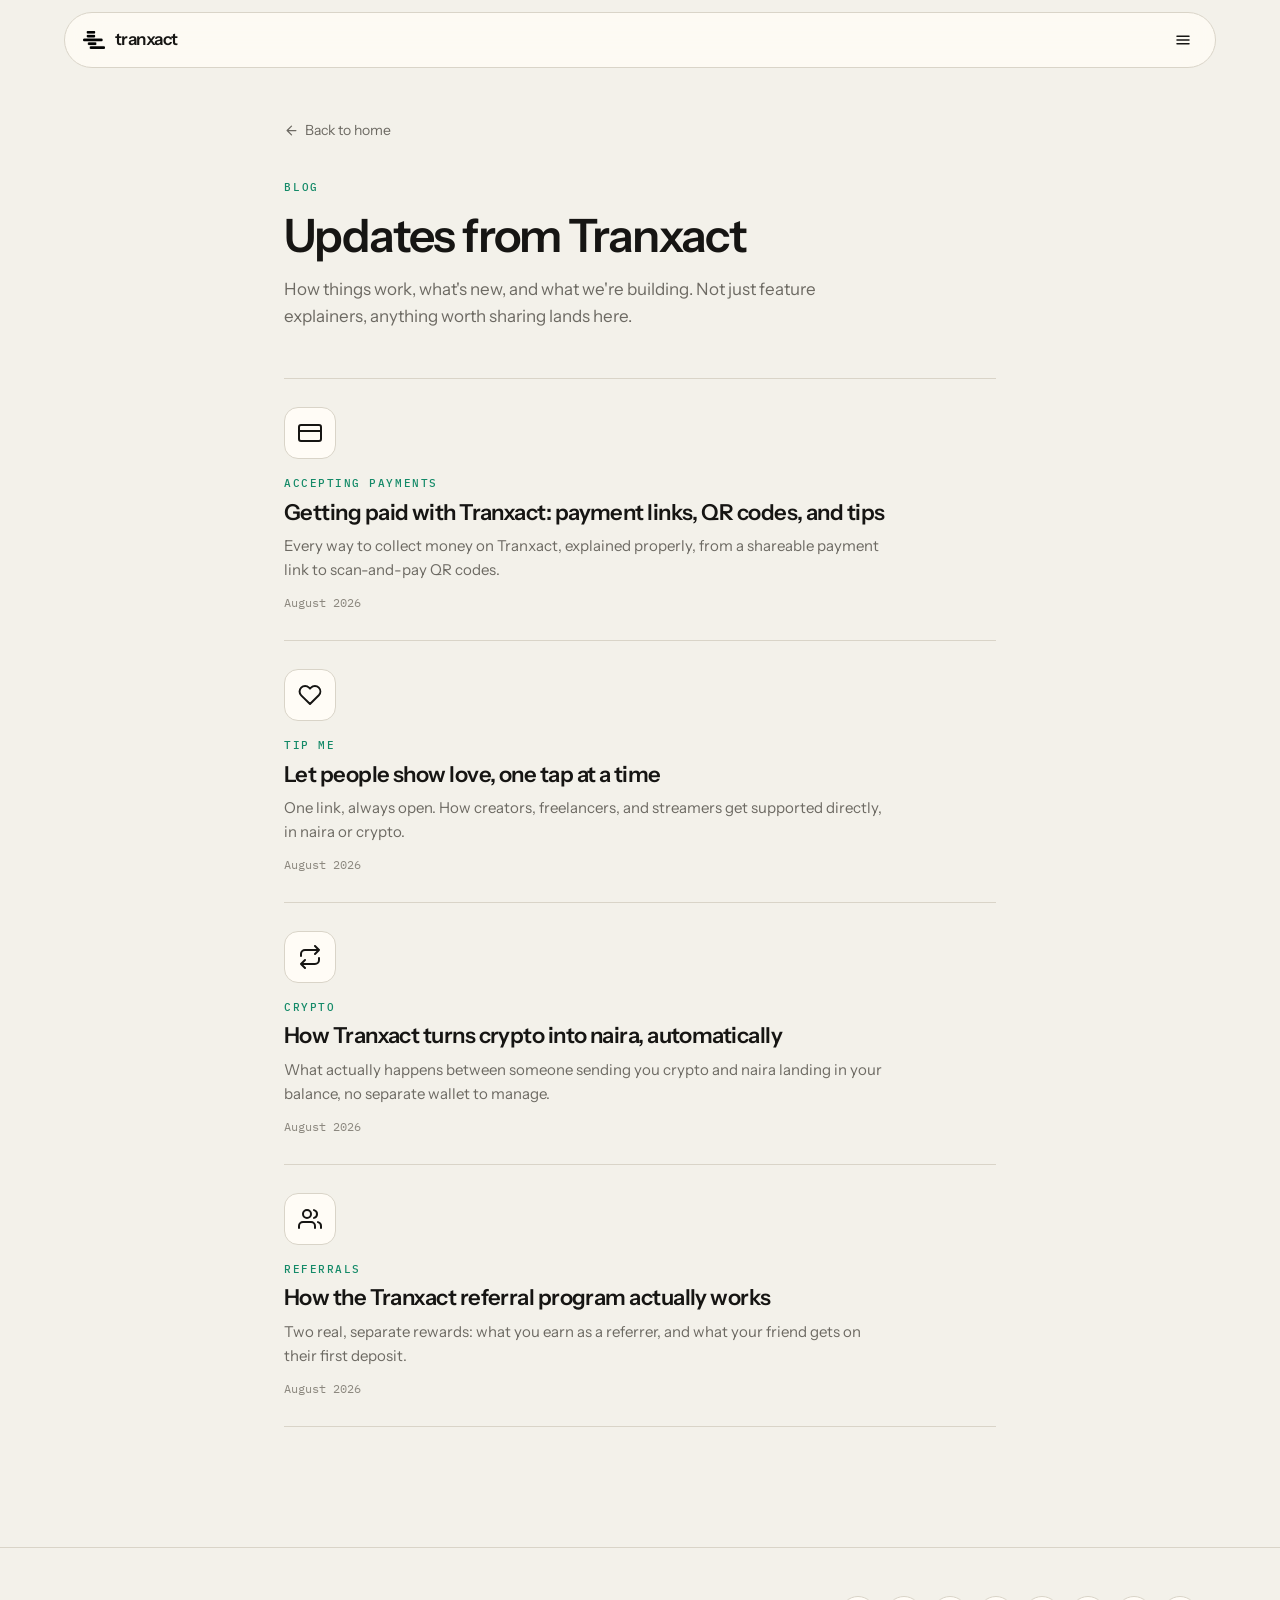
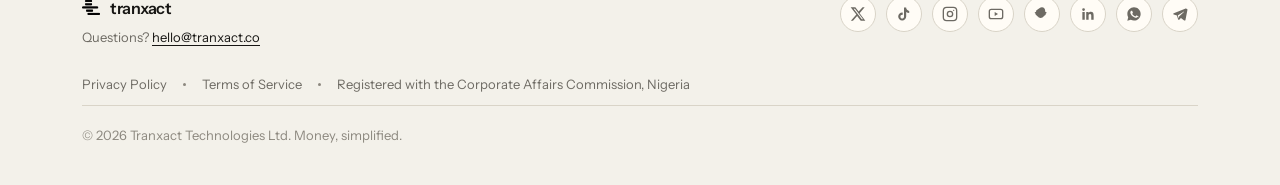
==== commit 060bd21d: "Add files via upload" ====
--- a/blog/index.html
+++ b/blog/index.html
@@ -35,7 +35,7 @@
       <a href="https://tranxact.co/#/how-it-works" onclick="toggleNavMenu(false)">How it works</a>
       <a href="https://tranxact.co/#/faq" onclick="toggleNavMenu(false)">FAQ</a>
       <a href="https://tranxact.co/blog/" onclick="toggleNavMenu(false)">Blog</a>
-      <a class="menu-action" href="https://tranxact.co/#/get-paid" onclick="toggleNavMenu(false)">Get a payment link <svg viewBox="0 0 24 24" fill="none" stroke="currentColor" stroke-width="2" stroke-linecap="round" stroke-linejoin="round" aria-hidden="true"><path d="M5 12h14M13 6l6 6-6 6"/></svg></a>
+      <a class="menu-action" href="https://tranxact.co/#/payment-link" onclick="toggleNavMenu(false)">Get a payment link <svg viewBox="0 0 24 24" fill="none" stroke="currentColor" stroke-width="2" stroke-linecap="round" stroke-linejoin="round" aria-hidden="true"><path d="M5 12h14M13 6l6 6-6 6"/></svg></a>
     </div>
     <div class="nav-menu-auth">
       <a href="https://app.tranxact.co" class="login">Log In</a>
@@ -48,6 +48,7 @@
           <svg viewBox="0 0 24 24" fill="none" stroke-width="2" stroke-linecap="round" stroke-linejoin="round"><path d="M21 11.5a8.38 8.38 0 0 1-.9 3.8 8.5 8.5 0 0 1-7.6 4.7 8.38 8.38 0 0 1-3.8-.9L3 21l1.9-5.7a8.38 8.38 0 0 1-.9-3.8 8.5 8.5 0 0 1 4.7-7.6 8.38 8.38 0 0 1 3.8-.9h.5a8.48 8.48 0 0 1 8 8v.5z"/></svg>
           WhatsApp
         </a>
+      <a href="https://t.me/tranxactng" target="_blank" rel="noopener noreferrer"><svg viewBox="0 0 24 24" fill="none" stroke="currentColor" stroke-width="1.8" stroke-linecap="round" stroke-linejoin="round" aria-hidden="true"><path d="m22 2-7 20-4-9-9-4Z"/><path d="M22 2 11 13"/></svg> Telegram</a>
         <a href="mailto:hello@tranxact.co">
           <svg viewBox="0 0 24 24" fill="none" stroke-width="2" stroke-linecap="round" stroke-linejoin="round"><rect x="2" y="4" width="20" height="16" rx="2"/><path d="m22 7-10 6L2 7"/></svg>
           hello@tranxact.co
@@ -58,7 +59,10 @@
 </div>
 
 <div class="blog-wrap">
-  <div class="blog-header">
+  <div class="blog-header"><a href="/" class="back-link">
+    <svg viewBox="0 0 24 24" fill="none" stroke="currentColor" stroke-width="2" stroke-linecap="round" stroke-linejoin="round"><path d="M19 12H5M12 19l-7-7 7-7"/></svg>
+    Back to home
+  </a>
     <span class="blog-eyebrow">Blog</span>
     <h1 class="blog-title">Updates from Tranxact</h1>
     <p class="blog-sub">How things work, what's new, and what we're building. Not just feature explainers, anything worth sharing lands here.</p>
@@ -108,10 +112,10 @@
       <div class="footer-socials">
         <a href="https://x.com/tranxactng" target="_blank" rel="noopener" aria-label="X"><svg viewBox="0 0 24 24" fill="currentColor" stroke="none"><path d="M18.9 2H22l-7.6 8.7L23 22h-6.9l-5.4-6.9L4.5 22H1.3l8.2-9.3L1 2h7l4.9 6.3L18.9 2zm-1.2 18h1.9L7.4 4H5.4l12.3 16z"/></svg></a>
         <a href="https://tiktok.com/@tranxact" target="_blank" rel="noopener" aria-label="TikTok"><svg viewBox="0 0 24 24" fill="currentColor" stroke="none"><path d="M16.6 5.8c-.9-.9-1.4-2.1-1.4-3.4h-3.2v13.6c0 1.5-1.2 2.7-2.7 2.7s-2.7-1.2-2.7-2.7 1.2-2.7 2.7-2.7c.3 0 .6 0 .8.1V10c-.3 0-.5-.1-.8-.1-3.3 0-6 2.7-6 6s2.7 6 6 6 6-2.7 6-6V9.1c1.3.9 2.8 1.5 4.5 1.5V7.4c-1.2 0-2.3-.5-3.2-1.6z"/></svg></a>
-        <a href="https://instagram.com/tranxact" target="_blank" rel="noopener" aria-label="Instagram"><svg viewBox="0 0 24 24" fill="none" stroke="currentColor" stroke-width="2" stroke-linecap="round" stroke-linejoin="round"><rect x="2" y="2" width="20" height="20" rx="5"/><circle cx="12" cy="12" r="4"/><circle cx="17.5" cy="6.5" r="1" fill="currentColor" stroke="none"/></svg></a>
+        <a href="https://instagram.com/tranxactng" target="_blank" rel="noopener" aria-label="Instagram"><svg viewBox="0 0 24 24" fill="none" stroke="currentColor" stroke-width="2" stroke-linecap="round" stroke-linejoin="round"><rect x="2" y="2" width="20" height="20" rx="5"/><circle cx="12" cy="12" r="4"/><circle cx="17.5" cy="6.5" r="1" fill="currentColor" stroke="none"/></svg></a>
         <a href="https://youtube.com/@tranxact" target="_blank" rel="noopener" aria-label="YouTube"><svg viewBox="0 0 24 24" fill="none" stroke="currentColor" stroke-width="2" stroke-linecap="round" stroke-linejoin="round"><rect x="2" y="5" width="20" height="14" rx="3"/><polygon points="10 9 15 12 10 15 10 9" fill="currentColor" stroke="none"/></svg></a>
         <a href="https://snapchat.com/add/tranxact" target="_blank" rel="noopener" aria-label="Snapchat"><svg viewBox="0 0 24 24" fill="currentColor" stroke="none"><path d="M12 2c3 0 4.6 2.2 4.7 4.8.1 1.2.1 1.6.2 1.8.2.3 1 .5 1.6.7.4.1.6.6.4 1-.1.3-.6.9-1.4 1.3.1.4.1.9-.1 1.4-.3.6-1 1-1.7 1.1-.2 1-1 1.7-2 2.1-.3 1-1.6 1.7-3.7 1.7s-3.4-.7-3.7-1.7c-1-.4-1.8-1.1-2-2.1-.7-.1-1.4-.5-1.7-1.1-.2-.5-.2-1-.1-1.4-.8-.4-1.3-1-1.4-1.3-.2-.4 0-.9.4-1 .6-.2 1.4-.4 1.6-.7.1-.2.1-.6.2-1.8C7.4 4.2 9 2 12 2z"/></svg></a>
-        <a href="https://wa.me/2347058866702" target="_blank" rel="noopener" aria-label="WhatsApp"><svg viewBox="0 0 24 24" fill="currentColor" stroke="none"><path d="M12 2C6.5 2 2 6.5 2 12c0 1.8.5 3.5 1.3 5L2 22l5.2-1.3c1.4.8 3.1 1.2 4.8 1.2 5.5 0 10-4.5 10-10S17.5 2 12 2zm5.7 14.2c-.2.7-1.4 1.3-2 1.4-.5.1-1.1.1-1.8-.1-.4-.1-.9-.3-1.6-.6-2.8-1.2-4.6-4-4.7-4.2-.1-.2-1.1-1.5-1.1-2.8s.7-2 1-2.3c.3-.3.6-.3.8-.3h.6c.2 0 .4 0 .6.5.2.5.7 1.8.8 1.9.1.1.1.3 0 .5-.1.2-.2.3-.3.5-.2.2-.3.3-.5.5-.2.2-.3.4-.1.7.2.3.8 1.3 1.7 2.1 1.2 1.1 2.2 1.4 2.5 1.6.3.2.5.1.7-.1.2-.2.8-.9 1-1.2.2-.3.4-.2.7-.1.3.1 1.7.8 2 1 .3.1.5.2.6.3.1.2.1.9-.1 1.6z"/></svg></a>
+        <a href="https://www.linkedin.com/company/tranxact-technologies-ltd/" target="_blank" rel="noopener" aria-label="LinkedIn"><svg viewBox="0 0 24 24" fill="currentColor" stroke="none"><path d="M20.45 20.45h-3.56v-5.57c0-1.33-.03-3.04-1.85-3.04-1.86 0-2.14 1.45-2.14 2.94v5.67H9.35V9h3.41v1.56h.05c.48-.9 1.64-1.85 3.37-1.85 3.6 0 4.27 2.37 4.27 5.45v6.29zM5.34 7.43a2.06 2.06 0 1 1 0-4.12 2.06 2.06 0 0 1 0 4.12zM7.12 20.45H3.56V9h3.56v11.45z"/></svg></a><a href="https://wa.me/2347058866702" target="_blank" rel="noopener" aria-label="WhatsApp"><svg viewBox="0 0 24 24" fill="currentColor" stroke="none"><path d="M12 2C6.5 2 2 6.5 2 12c0 1.8.5 3.5 1.3 5L2 22l5.2-1.3c1.4.8 3.1 1.2 4.8 1.2 5.5 0 10-4.5 10-10S17.5 2 12 2zm5.7 14.2c-.2.7-1.4 1.3-2 1.4-.5.1-1.1.1-1.8-.1-.4-.1-.9-.3-1.6-.6-2.8-1.2-4.6-4-4.7-4.2-.1-.2-1.1-1.5-1.1-2.8s.7-2 1-2.3c.3-.3.6-.3.8-.3h.6c.2 0 .4 0 .6.5.2.5.7 1.8.8 1.9.1.1.1.3 0 .5-.1.2-.2.3-.3.5-.2.2-.3.3-.5.5-.2.2-.3.4-.1.7.2.3.8 1.3 1.7 2.1 1.2 1.1 2.2 1.4 2.5 1.6.3.2.5.1.7-.1.2-.2.8-.9 1-1.2.2-.3.4-.2.7-.1.3.1 1.7.8 2 1 .3.1.5.2.6.3.1.2.1.9-.1 1.6z"/></svg></a>
         <a href="https://t.me/Tranxacters" target="_blank" rel="noopener" aria-label="Telegram"><svg viewBox="0 0 24 24" fill="currentColor" stroke="none"><path d="M21.5 3.5 2.7 10.9c-1.1.4-1.1 1.6 0 2l4.7 1.5 1.8 5.7c.2.7 1.1.9 1.6.4l2.6-2.5 4.9 3.6c.7.5 1.8.1 1.9-.7l3-15.1c.2-.9-.7-1.6-1.7-1.3zM8.5 14.2l9-5.7c.4-.3.8.2.4.5l-7.3 6.6-.3 3.1-1.6-4.5z"/></svg></a>
       </div>
     </div>
--- a/blog/blog.css
+++ b/blog/blog.css
@@ -75,6 +75,7 @@
 .footer-socials a{width:36px;height:36px;border-radius:50%;background:var(--surface);border:1px solid var(--border);display:flex;align-items:center;justify-content:center;color:var(--muted);transition:all .2s var(--ease);}
 .footer-socials a:hover{color:var(--text);background:var(--surface-2);}
 .footer-socials a svg{width:16px;height:16px;}
+@media (max-width:420px){.footer-socials{gap:7px;}.footer-socials a{width:34px;height:34px;}}
 .footer-legal{display:flex;align-items:center;gap:16px;flex-wrap:wrap;font-size:13px;color:var(--muted);margin-bottom:10px;}
 .footer-legal a{color:var(--muted);}
 .footer-legal a:hover{color:var(--text);}
@@ -115,6 +116,12 @@
 .back-link{display:flex;width:fit-content;align-items:center;gap:6px;font-size:14px;color:var(--muted);margin-bottom:32px;}
 .back-link:hover{color:var(--text);}
 .back-link svg{width:15px;height:15px;}
+
+/* Buttons inside articles keep their own colours (the generic article link style made the text invisible on black) */
+.article-body a.btn-primary,.article-body a.btn-teal,.article-cta a.btn-primary,.article-cta a.btn-teal{color:var(--ink-fg);text-decoration:none;}
+.article-body a.btn-secondary,.article-cta a.btn-secondary{color:var(--text);text-decoration:none;}
+.back-row{display:flex;flex-wrap:wrap;gap:6px 22px;margin-bottom:32px;}
+.back-row .back-link{margin-bottom:0;}
 
 /* Product mock-ups used as post images */
 .post-hero{display:flex;justify-content:center;margin:12px 0 36px;}
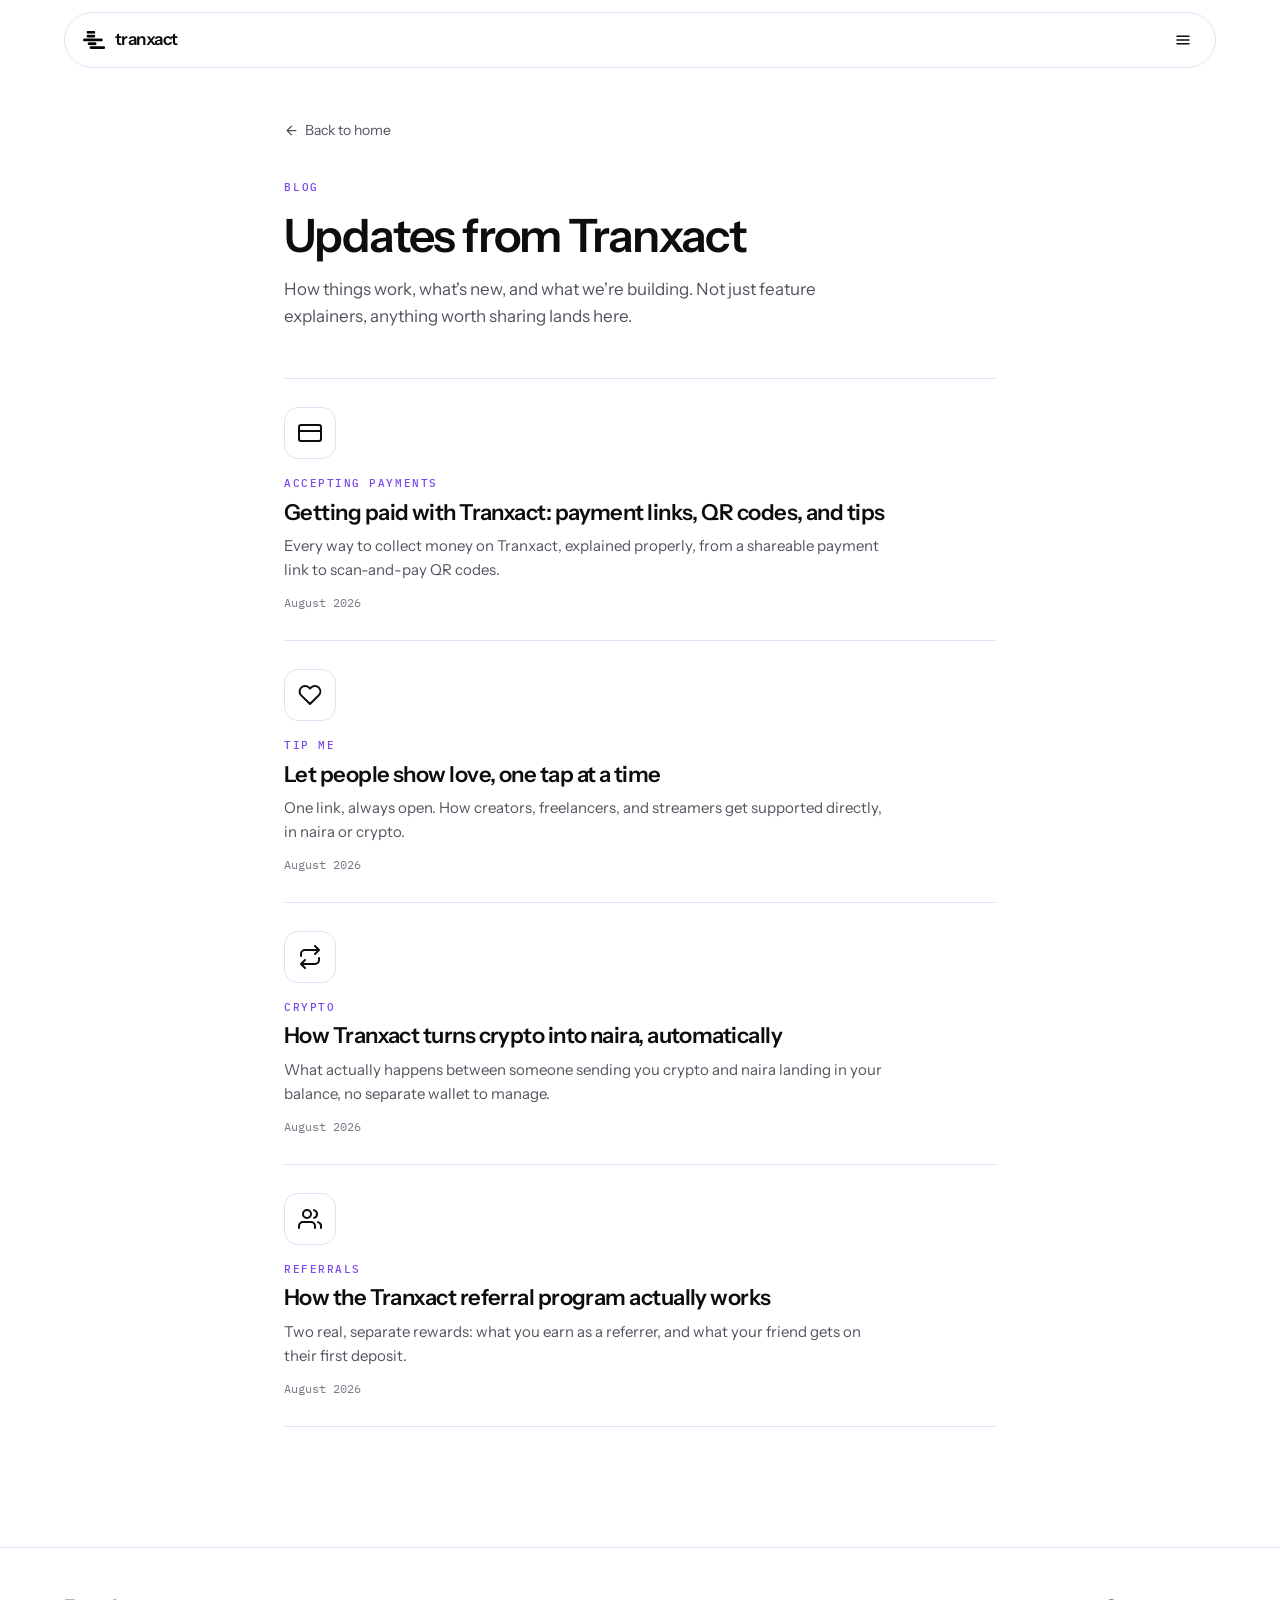
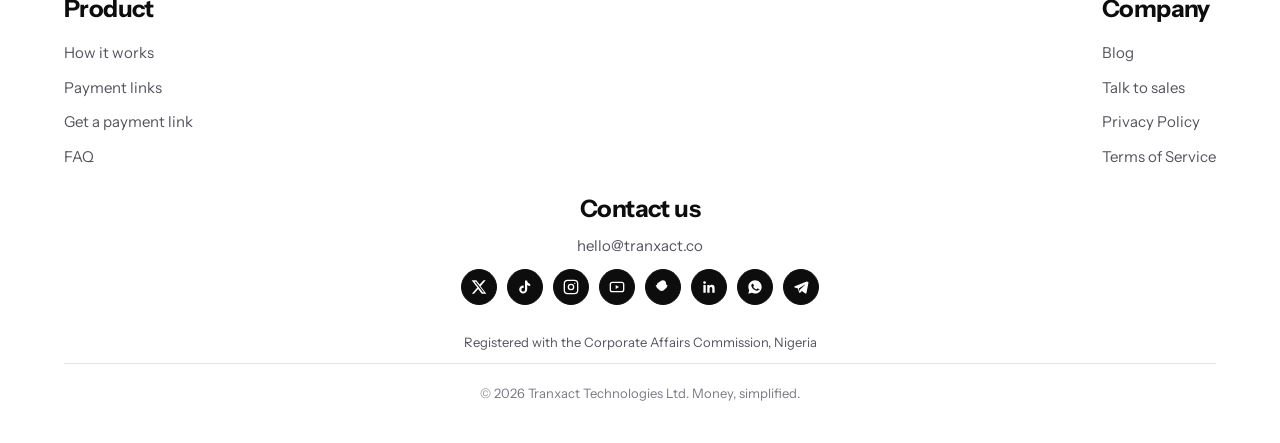
==== commit d42e3ea2: "Add files via upload" ====
--- a/blog/index.html
+++ b/blog/index.html
@@ -30,8 +30,6 @@
       <svg viewBox="0 0 24 24" fill="none" stroke-width="2" stroke-linecap="round"><path d="M18 6L6 18M6 6l12 12"/></svg>
     </button>
     <div class="nav-menu-links">
-      <a href="https://tranxact.co/#/product" onclick="toggleNavMenu(false)">Product</a>
-      <a href="https://tranxact.co/#/features" onclick="toggleNavMenu(false)">Features</a>
       <a href="https://tranxact.co/#/how-it-works" onclick="toggleNavMenu(false)">How it works</a>
       <a href="https://tranxact.co/#/faq" onclick="toggleNavMenu(false)">FAQ</a>
       <a href="https://tranxact.co/blog/" onclick="toggleNavMenu(false)">Blog</a>
@@ -102,13 +100,24 @@
 <footer>
   <div class="wrap">
     <div class="footer-inner">
-      <div>
-        <div class="footer-brand">
-          <img src="[data-uri]" alt="Tranxact" style="width:18px;height:auto;">
-          Tranxact
-        </div>
-        <div class="footer-contact">Questions? <a href="mailto:hello@tranxact.co">hello@tranxact.co</a></div>
-      </div>
+      <nav class="footer-col" aria-label="Product">
+        <div class="footer-h">Product</div>
+        <a href="https://tranxact.co/#/how-it-works">How it works</a>
+        <a href="https://tranxact.co/#/pay">Payment links</a>
+        <a href="https://tranxact.co/#/payment-link">Get a payment link</a>
+        <a href="https://tranxact.co/#/faq">FAQ</a>
+      </nav>
+      <nav class="footer-col" aria-label="Company">
+        <div class="footer-h">Company</div>
+        <a href="https://tranxact.co/blog/">Blog</a>
+        <a href="https://tranxact.co/#/sales">Talk to sales</a>
+        <a href="/privacy.html">Privacy Policy</a>
+        <a href="/terms.html">Terms of Service</a>
+      </nav>
+    </div>
+    <div class="footer-contact-block">
+      <div class="footer-h2">Contact us</div>
+      <a class="footer-mail" href="mailto:hello@tranxact.co">hello@tranxact.co</a>
       <div class="footer-socials">
         <a href="https://x.com/tranxactng" target="_blank" rel="noopener" aria-label="X"><svg viewBox="0 0 24 24" fill="currentColor" stroke="none"><path d="M18.9 2H22l-7.6 8.7L23 22h-6.9l-5.4-6.9L4.5 22H1.3l8.2-9.3L1 2h7l4.9 6.3L18.9 2zm-1.2 18h1.9L7.4 4H5.4l12.3 16z"/></svg></a>
         <a href="https://tiktok.com/@tranxact" target="_blank" rel="noopener" aria-label="TikTok"><svg viewBox="0 0 24 24" fill="currentColor" stroke="none"><path d="M16.6 5.8c-.9-.9-1.4-2.1-1.4-3.4h-3.2v13.6c0 1.5-1.2 2.7-2.7 2.7s-2.7-1.2-2.7-2.7 1.2-2.7 2.7-2.7c.3 0 .6 0 .8.1V10c-.3 0-.5-.1-.8-.1-3.3 0-6 2.7-6 6s2.7 6 6 6 6-2.7 6-6V9.1c1.3.9 2.8 1.5 4.5 1.5V7.4c-1.2 0-2.3-.5-3.2-1.6z"/></svg></a>
@@ -120,10 +129,6 @@
       </div>
     </div>
     <div class="footer-legal">
-      <a href="/privacy.html">Privacy Policy</a>
-      <span class="dot"></span>
-      <a href="/terms.html">Terms of Service</a>
-      <span class="dot"></span>
       <span>Registered with the Corporate Affairs Commission, Nigeria</span>
     </div>
     <div class="footer-copy">© 2026 Tranxact Technologies Ltd. Money, simplified.</div>
@@ -133,14 +138,11 @@
 <script>
   function toggleNavMenu(open) {
     var overlay = document.getElementById('navMenuOverlay');
-    if (open) {
-      overlay.classList.add('open');
-      document.body.style.overflow = 'hidden';
-    } else {
-      overlay.classList.remove('open');
-      document.body.style.overflow = '';
-    }
+    if (!overlay) return;
+    if (open) { overlay.classList.add('open'); document.body.style.overflow = 'hidden'; }
+    else { overlay.classList.remove('open'); document.body.style.overflow = ''; }
   }
+  document.addEventListener('keydown', function (e) { if (e.key === 'Escape') toggleNavMenu(false); });
 </script>
 <script>
   (function () {
--- a/blog/blog.css
+++ b/blog/blog.css
@@ -1,24 +1,24 @@
 @import url('https://fonts.googleapis.com/css2?family=IBM+Plex+Mono:wght@400;500;600&family=Instrument+Sans:ital,wght@0,400;0,500;0,600;0,700;1,400&display=swap');
 
-/* Tranxact blog, privacy and terms: cream theme (matches tranxact.co) */
+/* Tranxact blog: white + violet theme (matches the live tranxact.co) */
 :root{
   color-scheme:light;
-  --bg:#f3f1ea; --bg-elev:#fffcf6; --surface:#fffcf6; --surface-2:#e8e4d9;
-  --border:#d9d4c8; --border-soft:#e4dfd3;
-  --text:#161513; --fg:#161513; --muted:#6d6a63; --muted-2:#8c887f; --subtle:#8c887f;
-  --accent:#161513; --accent-soft:rgba(22,21,19,.08);
-  --teal:#148a68; --teal-soft:#d8f3ea;
-  --ink:#161513; --ink-fg:#f3f1ea;
+  --bg:#ffffff; --bg-elev:#ffffff; --surface:#ffffff; --surface-2:#f4f1ff;
+  --border:#e6e0f7; --border-soft:#eee9fb;
+  --text:#0d0d0d; --fg:#0d0d0d; --muted:#55535f; --muted-2:#7b7986; --subtle:#7b7986;
+  --accent:#0d0d0d; --accent-soft:rgba(139,92,246,.1);
+  --teal:#7a49ea; --teal-soft:#ede6ff;
+  --ink:#0d0d0d; --ink-fg:#ffffff; --violet:#8b5cf6;
   --radius:24px; --radius-sm:12px; --ease:cubic-bezier(.16,.8,.24,1);
 }
 *{margin:0;padding:0;box-sizing:border-box;}
-html{scroll-behavior:smooth;overflow-x:hidden;background:#f3f1ea;color-scheme:light;-webkit-font-smoothing:antialiased;}
+html{scroll-behavior:smooth;overflow-x:hidden;background:#ffffff;color-scheme:light;-webkit-font-smoothing:antialiased;}
 body{background:var(--bg);color:var(--text);font-family:'Instrument Sans',ui-sans-serif,system-ui,-apple-system,'Segoe UI',sans-serif;overflow-x:hidden;line-height:1.5;}
 .mono{font-family:'IBM Plex Mono',ui-monospace,Menlo,monospace;}
 img,svg{display:block;max-width:100%;}
 a{color:inherit;text-decoration:none;}
 button{font-family:inherit;cursor:pointer;border:none;background:none;color:inherit;}
-::selection{background:var(--teal-soft);color:#043226;}
+::selection{background:var(--teal-soft);color:#2a1566;}
 :focus-visible{outline:2px solid var(--text);outline-offset:3px;border-radius:4px;}
 @media (prefers-reduced-motion:reduce){html{scroll-behavior:auto;}*{animation-duration:.01ms!important;transition-duration:.01ms!important;}}
 .wrap{max-width:1180px;margin:0 auto;padding-left:32px;padding-right:32px;}
@@ -31,7 +31,7 @@
 /* Navbar: the same floating pill as the main site */
 .nav-outer{position:fixed;top:0;left:0;right:0;z-index:100;display:flex;justify-content:center;padding:12px 12px 0;}
 .nav{width:min(72rem,100%);height:56px;display:flex;align-items:center;justify-content:space-between;padding:0 12px 0 18px;border-radius:999px;
-  background:rgba(255,252,246,.82);backdrop-filter:blur(16px);-webkit-backdrop-filter:blur(16px);border:1px solid var(--border);}
+  background:rgba(255,255,255,.9);backdrop-filter:blur(16px);-webkit-backdrop-filter:blur(16px);border:1px solid var(--border);}
 .nav-brand{display:inline-flex;align-items:center;gap:10px;font-weight:600;font-size:17px;letter-spacing:-.03em;color:var(--text);text-transform:lowercase;}
 .hamburger-btn{display:flex;align-items:center;justify-content:center;width:40px;height:40px;border-radius:50%;background:transparent;border:0;transition:background .2s var(--ease);}
 .hamburger-btn:hover{background:var(--surface-2);}
@@ -65,7 +65,9 @@
 .btn-secondary{background:var(--surface);color:var(--text);font-weight:600;font-size:15px;padding:14px 26px;border-radius:999px;border:1px solid var(--border);display:inline-flex;align-items:center;gap:8px;}
 .btn-secondary:hover{background:var(--surface-2);}
 
-/* Footer */
+/* Footer: same as the live tranxact.co footer */
+footer{--bg:#fff;--surface:#fff;--surface-2:#f4f1ff;--border:#e6e0f7;--fg:#0d0d0d;--text:#0d0d0d;--muted:#55535f;--muted-2:#7b7986;--violet:#8b5cf6;}
+footer .wrap{width:min(72rem,calc(100% - 2.5rem));max-width:none;padding-left:0;padding-right:0;}
 footer{border-top:1px solid var(--border);padding:48px 0 40px;position:relative;z-index:1;margin-top:20px;}
 .footer-inner{display:flex;justify-content:space-between;align-items:flex-start;flex-wrap:wrap;gap:24px;margin-bottom:28px;}
 .footer-brand{display:flex;align-items:center;gap:10px;font-weight:600;letter-spacing:-.03em;text-transform:lowercase;}
@@ -80,7 +82,28 @@
 .footer-legal a{color:var(--muted);}
 .footer-legal a:hover{color:var(--text);}
 .footer-legal .dot{width:3px;height:3px;border-radius:50%;background:var(--muted-2);}
+.footer-col{display:flex;flex-direction:column;gap:8px;font-size:13px;min-width:120px}
+.footer-col a{color:var(--muted);text-decoration:none}.footer-col a:hover{color:var(--text)}
+.footer-h{font-size:13px;font-weight:600;color:var(--text);margin-bottom:2px}
+.footer-social-row{margin-bottom:22px}
+@media(max-width:640px){.footer-inner>div:first-child{flex-basis:100%}.footer-col{flex:1}}
 .footer-copy{font-size:13px;color:var(--muted-2);padding-top:20px;border-top:1px solid var(--border);}
+.footer-contact-block{display:flex;flex-direction:column;align-items:center;text-align:center;gap:12px;margin:12px 0 28px}
+.footer-h2{font-size:20px;font-weight:600;letter-spacing:-.02em}
+.footer-mail{font-size:15px;color:var(--muted);text-decoration:none}.footer-mail:hover{color:var(--violet)}
+.footer-socials{justify-content:center}
+.footer-socials a{background:#0d0d0d;border-color:#0d0d0d;color:#fff;transition:background .2s,transform .2s}
+.footer-socials a:hover{background:var(--violet);color:#fff;transform:translateY(-2px)}
+.footer-legal{justify-content:center}.footer-copy{text-align:center}
+.footer-inner{justify-content:space-between;gap:28px 16px}
+.footer-inner>div:first-child{flex-basis:100%}
+.footer-h,.footer-h2{font-size:24px;font-weight:700;letter-spacing:-.025em;color:var(--fg);line-height:1.1}
+.footer-h{margin-bottom:8px}
+.footer-col{font-size:15px;gap:12px;min-width:0}
+.footer-inner{justify-content:space-between;align-items:flex-start;flex-wrap:nowrap}
+.footer-col{flex:0 0 auto}
+.footer-col:first-child{align-items:flex-start;text-align:left}
+.footer-col:last-child{align-items:flex-start;text-align:left;margin-left:auto}
 
 /* ============ Blog ============ */
 .blog-wrap{max-width:760px;margin:0 auto;padding:0 24px;}
@@ -125,7 +148,7 @@
 
 /* Product mock-ups used as post images */
 .post-hero{display:flex;justify-content:center;margin:12px 0 36px;}
-.pay-modal{width:100%;max-width:340px;background:var(--surface);border:1px solid var(--border);border-radius:20px;padding:22px;box-shadow:0 30px 60px -34px rgba(22,21,19,.22);}
+.pay-modal{width:100%;max-width:340px;background:var(--surface);border:1px solid var(--border);border-radius:20px;padding:22px;box-shadow:0 30px 60px -34px rgba(13,13,13,.22);}
 .pay-modal-head{font-size:12.5px;color:var(--muted);margin-bottom:14px;}
 .pay-tabs{display:flex;gap:8px;margin-bottom:18px;flex-wrap:wrap;}
 .pay-tab{padding:7px 13px;border-radius:999px;font-size:12px;border:1px solid var(--border);color:var(--muted);}
@@ -145,7 +168,7 @@
 .store-item-name{font-size:13px;font-weight:600;color:var(--text);}
 .store-item-price{font-size:13px;font-weight:600;font-family:'IBM Plex Mono',monospace;flex-shrink:0;color:var(--text);}
 .store-pay-methods{margin-top:13px;background:var(--surface-2);border:1px solid var(--border);padding:10px;border-radius:10px;text-align:center;font-size:11.5px;color:var(--muted);}
-.convert-card{width:100%;max-width:380px;background:var(--surface);border:1px solid var(--border);border-radius:20px;padding:20px 22px;box-shadow:0 30px 60px -34px rgba(22,21,19,.22);}
+.convert-card{width:100%;max-width:380px;background:var(--surface);border:1px solid var(--border);border-radius:20px;padding:20px 22px;box-shadow:0 30px 60px -34px rgba(13,13,13,.22);}
 .convert-row{display:flex;justify-content:space-between;align-items:center;padding:10px 0;}
 .wallet-left{display:flex;align-items:center;gap:12px;}
 .coin-icon{width:36px;height:36px;border-radius:50%;display:flex;align-items:center;justify-content:center;font-size:12px;font-weight:600;color:#0A0A0B;}
